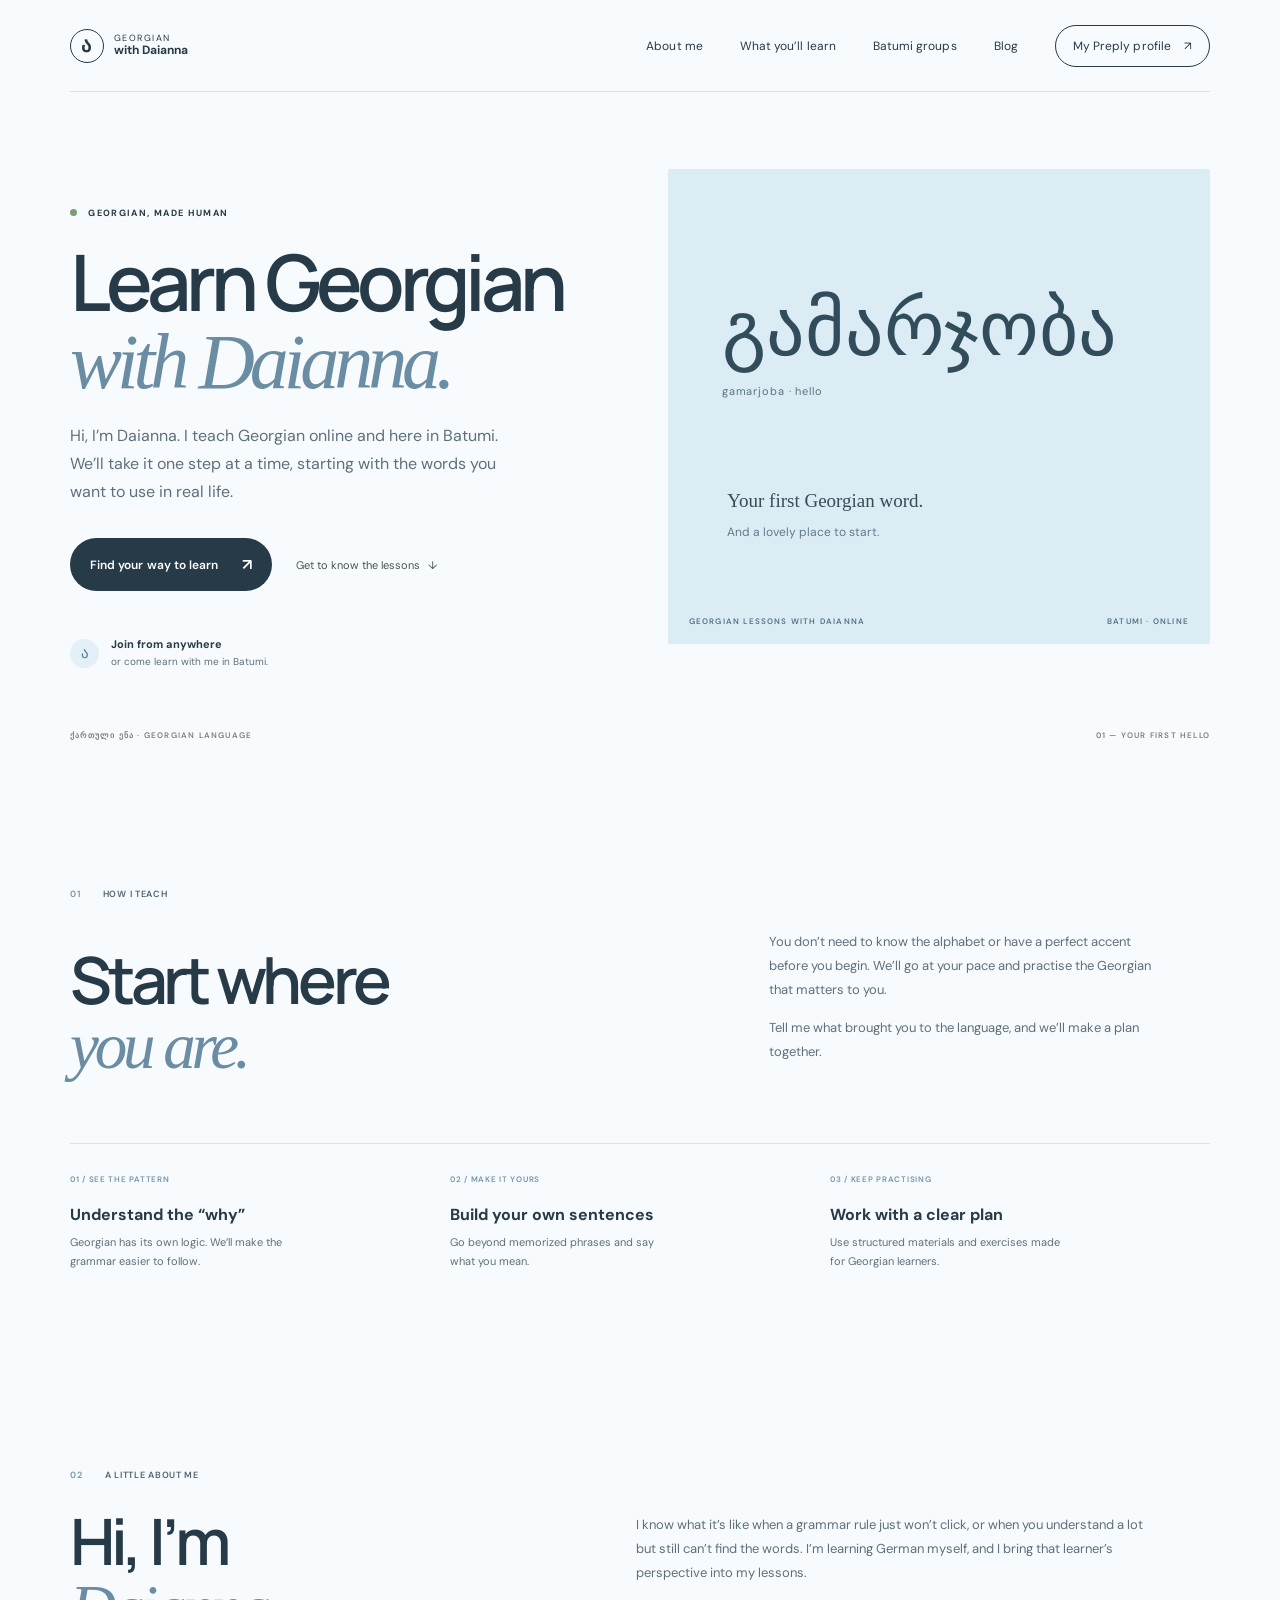
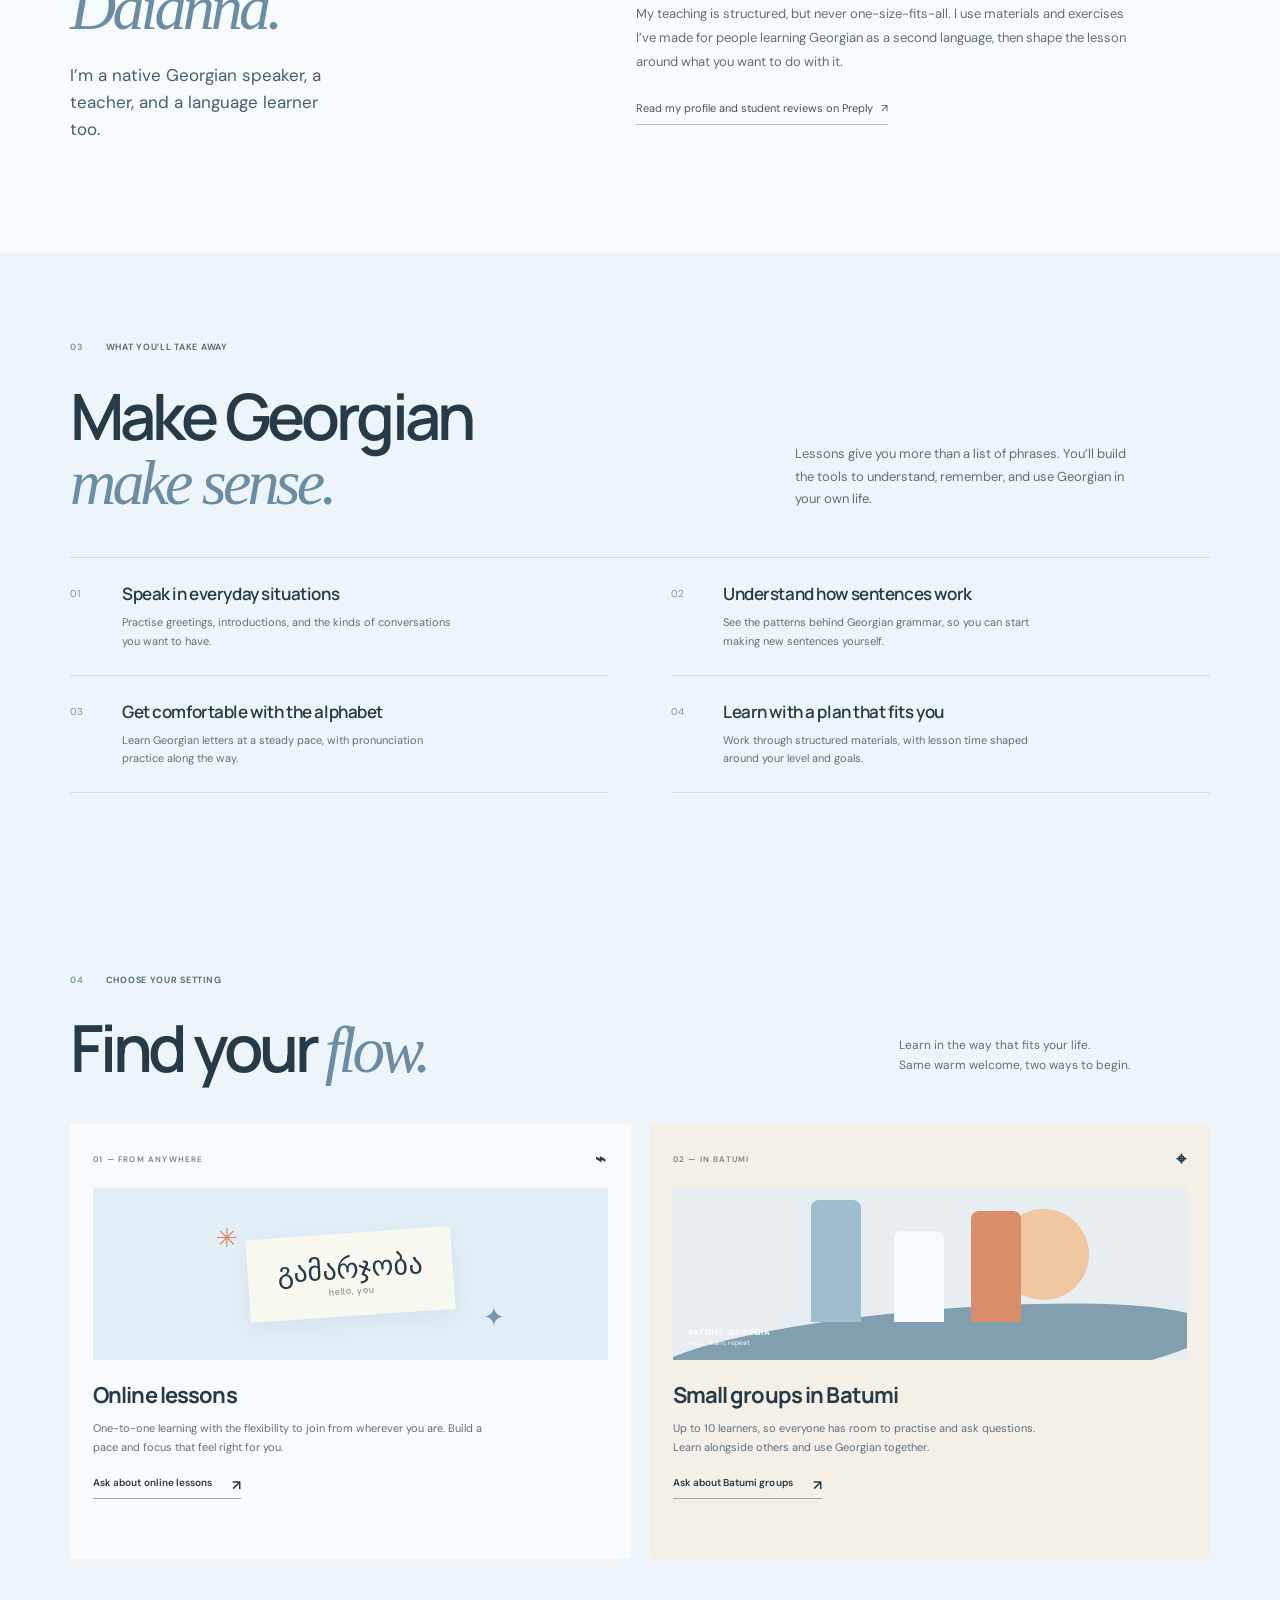
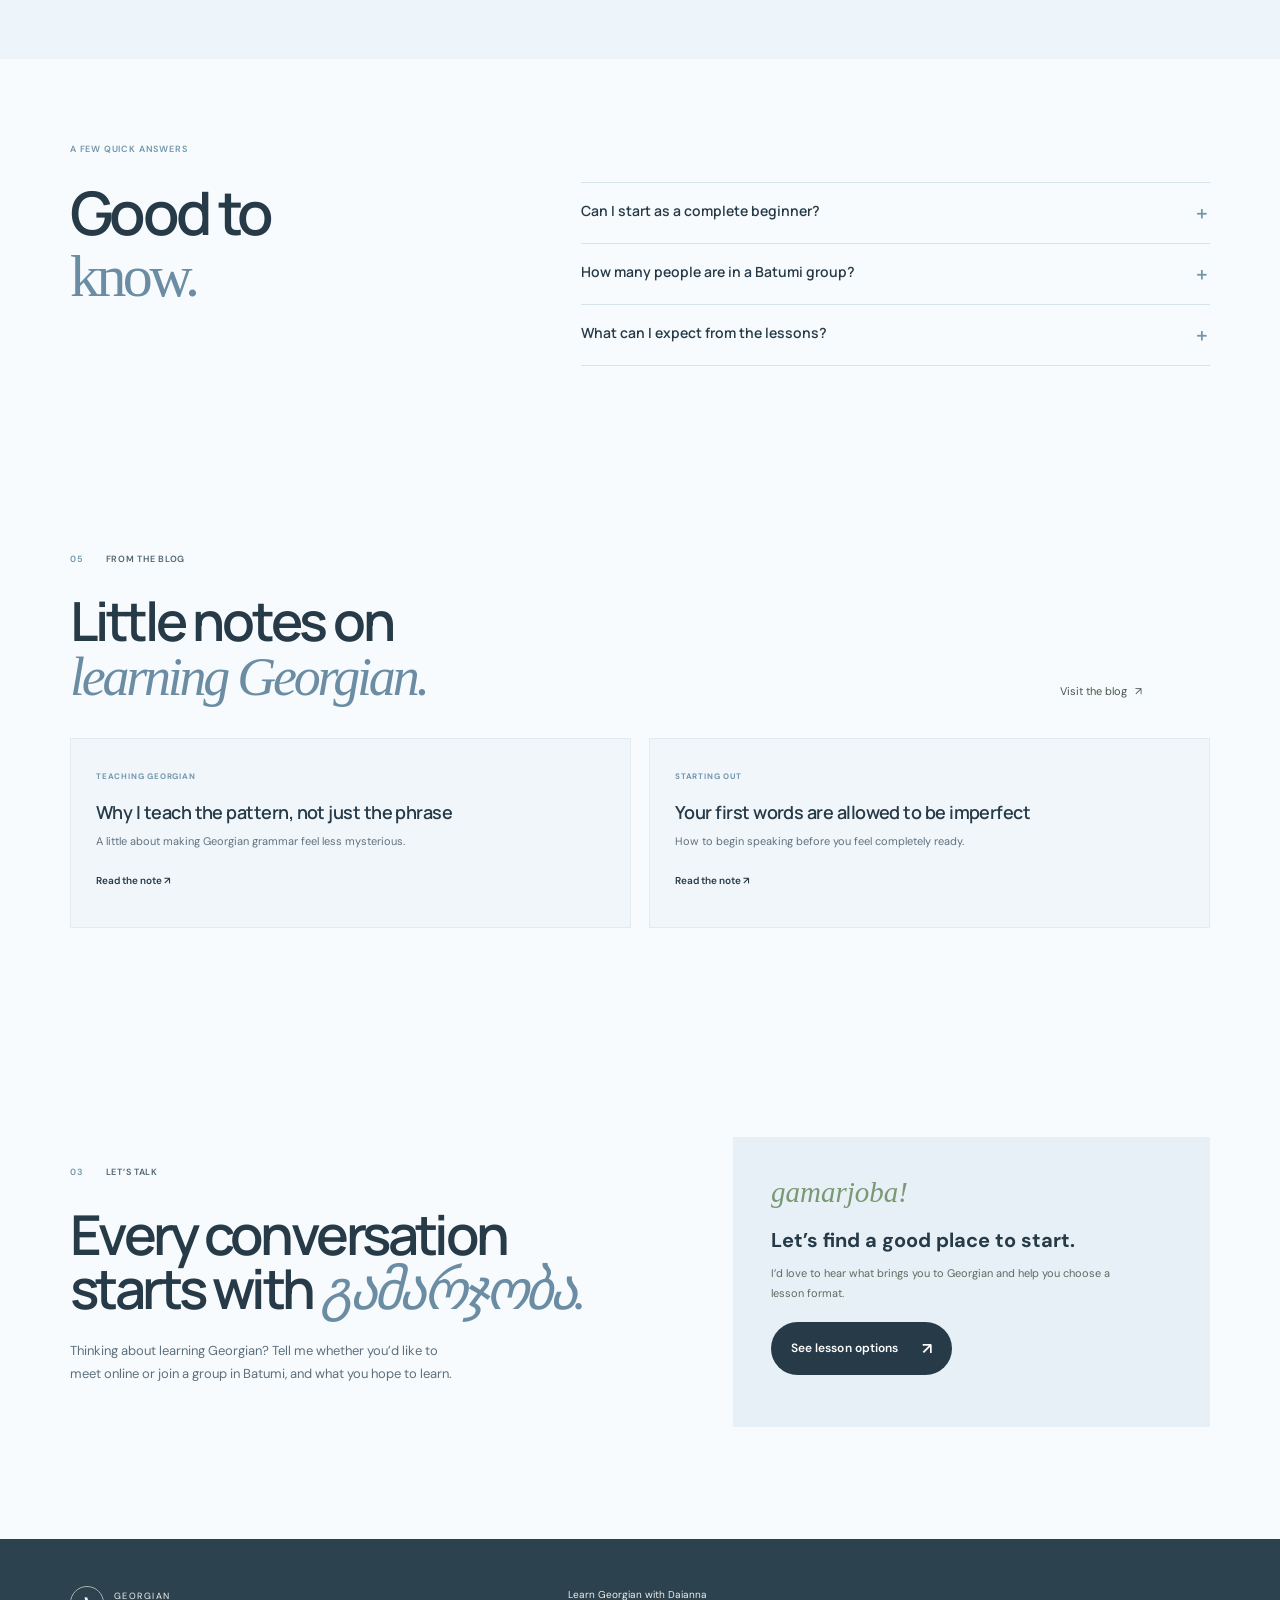
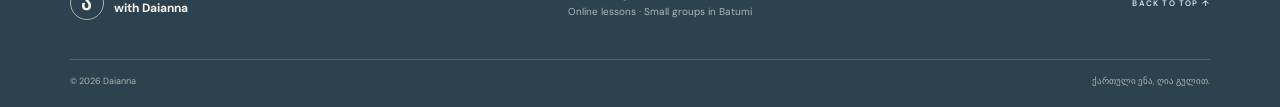
==== index.html @ 0a027b25 "Add Learn Georgian with Daianna website Add the landing page, blog, Preply links, course and group d" ====
<!doctype html>
<html lang="en">
<head>
  <meta charset="utf-8">
  <meta name="viewport" content="width=device-width, initial-scale=1">
  <meta name="theme-color" content="#f7f4ee">
  <title>Learn Georgian with Daianna | Online & Batumi Classes</title>
  <meta name="description" content="Learn Georgian with Daianna through online lessons or small in-person groups in Batumi, Georgia.">
  <meta name="robots" content="index, follow, max-image-preview:large">
  <link rel="canonical" href="https://daiannagh.github.io/learngeorgian/">
  <meta property="og:type" content="website">
  <meta property="og:title" content="Learn Georgian with Daianna">
  <meta property="og:description" content="Online Georgian lessons with Daianna, plus small in-person groups in Batumi.">
  <meta property="og:url" content="https://daiannagh.github.io/learngeorgian/">
  <meta property="og:locale" content="en_US">
  <meta name="twitter:card" content="summary_large_image">
  <link rel="preconnect" href="https://fonts.googleapis.com">
  <link rel="preconnect" href="https://fonts.gstatic.com" crossorigin>
  <link href="https://fonts.googleapis.com/css2?family=DM+Sans:wght@400;500;600;700&family=Manrope:wght@400;500;600;700;800&display=swap" rel="stylesheet">
  <link rel="stylesheet" href="styles.css">
  <script type="application/ld+json">
  {
    "@context":"https://schema.org",
    "@type":"Person",
    "name":"Daianna",
    "url":"https://daiannagh.github.io/learngeorgian/",
    "jobTitle":"Georgian language teacher",
    "sameAs":"https://preply.com/en/tutor/3005784",
    "knowsLanguage":["Georgian","English"],
    "description":"Georgian language lessons online and in small in-person groups in Batumi, Georgia.",
    "offers":{"@type":"Offer","itemOffered":{"@type":"Course","name":"Georgian language lessons","inLanguage":"ka"},"areaServed":["Batumi, Georgia","Online"]}
  }
  </script>
</head>
<body>
  <header class="topbar wrap">
    <a class="brand" href="#top" aria-label="Learn Georgian with Daianna home"><span class="brand-mark">ა</span><span>GEORGIAN<br><b>with Daianna</b></span></a>
    <nav aria-label="Main navigation"><a href="#about">About me</a><a href="#course">What you’ll learn</a><a href="#groups">Batumi groups</a><a href="blog.html">Blog</a><a class="nav-cta" href="https://preply.com/en/tutor/3005784" target="_blank" rel="noopener">My Preply profile <span>↗</span></a></nav>
    <details class="mobile-nav"><summary>Menu <span>☰</span></summary><div><a href="#about">About me</a><a href="#course">What you’ll learn</a><a href="#groups">Batumi groups</a><a href="blog.html">Blog</a><a href="https://preply.com/en/tutor/3005784" target="_blank" rel="noopener">My Preply profile ↗</a></div></details>
  </header>
  <main id="top">
    <section class="hero wrap">
      <div class="hero-copy">
        <div class="eyebrow"><span class="dot"></span> GEORGIAN, MADE HUMAN</div>
        <h1>Learn Georgian<br><em>with Daianna.</em></h1>
        <p class="lede">Hi, I’m Daianna. I teach Georgian online and here in Batumi. We’ll take it one step at a time, starting with the words you want to use in real life.</p>
        <div class="actions"><a class="button button-dark" href="#formats">Find your way to learn <span>↗</span></a><a class="text-link" href="#approach">Get to know the lessons <span>↓</span></a></div>
        <div class="hero-note"><span class="note-icon">ა</span><span><b>Join from anywhere</b><br>or come learn with me in Batumi.</span></div>
      </div>
      <div class="hero-art" aria-label="Georgian greeting: gamarjoba, hello" role="img">
        <div class="art-caption">გამარჯობა<small>gamarjoba · hello</small></div>
        <div class="art-note">Your first Georgian word.<br><span>And a lovely place to start.</span></div>
        <div class="art-foot">GEORGIAN LESSONS WITH DAIANNA <span>BATUMI · ONLINE</span></div>
      </div>
      <div class="hero-bottom"><span>ქართული ენა · GEORGIAN LANGUAGE</span><span>01 — YOUR FIRST HELLO</span></div>
    </section>
    <section class="intro wrap" id="approach">
      <div class="section-tag">01 <span>HOW I TEACH</span></div>
      <div class="intro-main"><h2>Start where<br><em>you are.</em></h2><div class="intro-text"><p>You don’t need to know the alphabet or have a perfect accent before you begin. We’ll go at your pace and practise the Georgian that matters to you.</p><p>Tell me what brought you to the language, and we’ll make a plan together.</p></div></div>
      <div class="principles"><article><span>01 / SEE THE PATTERN</span><h3>Understand the “why”</h3><p>Georgian has its own logic. We’ll make the grammar easier to follow.</p></article><article><span>02 / MAKE IT YOURS</span><h3>Build your own sentences</h3><p>Go beyond memorized phrases and say what you mean.</p></article><article><span>03 / KEEP PRACTISING</span><h3>Work with a clear plan</h3><p>Use structured materials and exercises made for Georgian learners.</p></article></div>
    </section>
    <section class="about wrap" id="about"><div class="section-tag">02 <span>A LITTLE ABOUT ME</span></div><div class="about-grid"><div><h2>Hi, I’m<br><em>Daianna.</em></h2><p class="about-lede">I’m a native Georgian speaker, a teacher, and a language learner too.</p></div><div class="about-copy"><p>I know what it’s like when a grammar rule just won’t click, or when you understand a lot but still can’t find the words. I’m learning German myself, and I bring that learner’s perspective into my lessons.</p><p>My teaching is structured, but never one-size-fits-all. I use materials and exercises I’ve made for people learning Georgian as a second language, then shape the lesson around what you want to do with it.</p><a class="text-link" href="https://preply.com/en/tutor/3005784" target="_blank" rel="noopener">Read my profile and student reviews on Preply <span>↗</span></a></div></div></section>
    <section class="course" id="course"><div class="wrap course-wrap"><div class="section-tag">03 <span>WHAT YOU’LL TAKE AWAY</span></div><div class="course-heading"><h2>Make Georgian<br><em>make sense.</em></h2><p>Lessons give you more than a list of phrases. You’ll build the tools to understand, remember, and use Georgian in your own life.</p></div><div class="course-list"><article><span>01</span><div><h3>Speak in everyday situations</h3><p>Practise greetings, introductions, and the kinds of conversations you want to have.</p></div></article><article><span>02</span><div><h3>Understand how sentences work</h3><p>See the patterns behind Georgian grammar, so you can start making new sentences yourself.</p></div></article><article><span>03</span><div><h3>Get comfortable with the alphabet</h3><p>Learn Georgian letters at a steady pace, with pronunciation practice along the way.</p></div></article><article><span>04</span><div><h3>Learn with a plan that fits you</h3><p>Work through structured materials, with lesson time shaped around your level and goals.</p></div></article></div></div></section>
    <section class="formats" id="formats"><div class="wrap format-wrap"><div class="section-tag">04 <span>CHOOSE YOUR SETTING</span></div><div class="format-heading"><h2>Find your <em>flow.</em></h2><p>Learn in the way that fits your life.<br>Same warm welcome, two ways to begin.</p></div><div class="cards">
      <article class="class-card online"><div class="card-top"><span>01 — FROM ANYWHERE</span><span class="card-icon">⌁</span></div><div class="card-graphic online-graphic"><span class="screen">გამარჯობა<span>hello, you</span></span><span class="spark s1">✳</span><span class="spark s2">✦</span></div><h3>Online lessons</h3><p>One-to-one learning with the flexibility to join from wherever you are. Build a pace and focus that feel right for you.</p><a href="#contact" class="card-link">Ask about online lessons <span>↗</span></a></article>
      <article class="class-card batumi" id="groups"><div class="card-top"><span>02 — IN BATUMI</span><span class="card-icon">⌖</span></div><div class="card-graphic batumi-graphic"><span class="bld b1"></span><span class="bld b2"></span><span class="bld b3"></span><span class="sun-small"></span><span class="wave"></span><span class="place-label">BATUMI, GEORGIA<br><small>meet, learn, repeat</small></span></div><h3>Small groups in Batumi</h3><p>Up to 10 learners, so everyone has room to practise and ask questions. Learn alongside others and use Georgian together.</p><a href="#contact" class="card-link">Ask about Batumi groups <span>↗</span></a></article>
    </div></div></section>
    <section class="faq wrap"><div class="section-tag">A FEW QUICK ANSWERS</div><div class="faq-grid"><h2>Good to<br><em>know.</em></h2><div class="faq-list"><details><summary>Can I start as a complete beginner?<span>＋</span></summary><p>Yes. We can begin with the alphabet and simple introductions, then build from there at a pace that feels manageable.</p></details><details><summary>How many people are in a Batumi group?<span>＋</span></summary><p>Groups have a maximum of 10 learners, with time for everyone to practise and ask questions.</p></details><details><summary>What can I expect from the lessons?<span>＋</span></summary><p>Structured, practical lessons that help you understand Georgian patterns, form your own sentences, and use the language in everyday situations.</p></details></div></div></section>
    <section class="blog-preview wrap"><div class="section-tag">05 <span>FROM THE BLOG</span></div><div class="blog-heading"><h2>Little notes on<br><em>learning Georgian.</em></h2><a class="text-link" href="blog.html">Visit the blog <span>↗</span></a></div><div class="blog-cards"><a href="blog.html#patterns"><span>TEACHING GEORGIAN</span><h3>Why I teach the pattern, not just the phrase</h3><p>A little about making Georgian grammar feel less mysterious.</p><b>Read the note ↗</b></a><a href="blog.html#first-words"><span>STARTING OUT</span><h3>Your first words are allowed to be imperfect</h3><p>How to begin speaking before you feel completely ready.</p><b>Read the note ↗</b></a></div></section>
    <section class="hello wrap" id="contact"><div class="hello-copy"><div class="section-tag">03 <span>LET’S TALK</span></div><h2>Every conversation<br>starts with <em>გამარჯობა.</em></h2><p>Thinking about learning Georgian? Tell me whether you’d like to meet online or join a group in Batumi, and what you hope to learn.</p></div><div class="hello-panel"><span class="panel-script">gamarjoba!</span><h3>Let’s find a good place to start.</h3><p>I’d love to hear what brings you to Georgian and help you choose a lesson format.</p><a class="button button-dark" href="#formats">See lesson options <span>↗</span></a></div></section>
  </main>
  <footer class="footer"><div class="wrap footer-inner"><a class="brand" href="#top"><span class="brand-mark">ა</span><span>GEORGIAN<br><b>with Daianna</b></span></a><p>Learn Georgian with Daianna<br><span>Online lessons · Small groups in Batumi</span></p><a href="#top" class="backtop">BACK TO TOP ↑</a></div><div class="wrap copyright"><span>© 2026 Daianna</span><span>ქართული ენა, ღია გულით.</span></div></footer>
</body>
</html>
---- styles.css ----
:root{--ink:#202b27;--paper:#f7f4ee;--green:#b4c8ae;--lime:#d9eb79;--orange:#ed875b;--muted:#68736b;--line:#d9d9d0}*{box-sizing:border-box}html{scroll-behavior:smooth}body{margin:0;background:var(--paper);color:var(--ink);font-family:'DM Sans',sans-serif}a{color:inherit;text-decoration:none}.wrap{width:min(1140px,calc(100% - 64px));margin:auto}.topbar{height:92px;display:flex;align-items:center;justify-content:space-between;border-bottom:1px solid var(--line)}.brand{display:inline-flex;align-items:center;gap:10px;font-size:9px;line-height:1.15;letter-spacing:.16em}.brand b{font-size:12px;letter-spacing:0}.brand-mark{display:grid;place-items:center;width:34px;height:34px;border:1px solid var(--ink);border-radius:50%;font-size:20px;font-weight:700}.topbar nav{display:flex;align-items:center;gap:37px;font-size:12px}.topbar nav a{transition:opacity .2s}.topbar nav a:hover,.text-link:hover{opacity:.6}.nav-cta{border:1px solid var(--ink);border-radius:99px;padding:12px 17px}.nav-cta span{margin-left:10px}.hero{padding-top:77px;display:grid;grid-template-columns:1fr 1fr;column-gap:55px;position:relative;padding-bottom:43px}.hero-copy{padding:38px 0 25px}.eyebrow,.section-tag,.hero-bottom,.card-top,.principles article>span,.art-foot,.backtop{font-size:9px;letter-spacing:.15em;font-weight:700}.dot{display:inline-block;width:7px;height:7px;border-radius:50%;background:#7c9c75;margin-right:8px}.hero h1,.intro h2,.format-heading h2,.hello h2{font-family:Manrope,sans-serif;font-size:clamp(48px,6.3vw,78px);line-height:.99;letter-spacing:-.065em;margin:24px 0 22px;font-weight:600}.hero h1 em,.intro h2 em,.format-heading h2 em,.hello h2 em{font-family:Georgia,serif;font-weight:400;color:#799073}.lede{max-width:430px;color:#5a665e;font-size:16px;line-height:1.75}.actions{display:flex;align-items:center;gap:24px;margin-top:32px}.button{display:inline-flex;align-items:center;gap:24px;padding:16px 20px;border-radius:99px;font-size:12px;font-weight:600}.button-dark{background:var(--ink);color:white}.button-dark:hover{background:#42574c}.button span{font-size:16px}.text-link{font-size:11px;color:#47564c}.text-link span{padding-left:5px}.hero-note{display:flex;align-items:center;gap:12px;margin-top:45px;color:#59645b;font-size:10px;line-height:1.6}.hero-note b{color:var(--ink);font-size:11px}.note-icon{width:29px;height:29px;display:grid;place-items:center;background:#e4e8d7;border-radius:50%;font-size:15px}.hero-art{height:475px;position:relative;overflow:hidden;border-radius:3px;background:#dce8d5}.sun{position:absolute;width:175px;height:175px;top:51px;right:62px;border-radius:50%;background:#eea77c}.art-caption{position:absolute;z-index:2;top:63px;left:45px;font-family:Georgia,serif;font-size:49px;color:#33453b;line-height:1.05;transform:rotate(-7deg)}.art-caption small{font:10px 'DM Sans',sans-serif;letter-spacing:.08em}.sea{position:absolute;left:-8%;right:-8%;height:190px;bottom:32px;border-radius:50% 50% 0 0}.sea-one{background:#749487;transform:rotate(-6deg);bottom:15px}.sea-two{height:144px;background:#4e776f;transform:rotate(8deg);bottom:-27px}.buildings{position:absolute;bottom:134px;left:24%;height:120px;display:flex;align-items:end;gap:9px}.buildings i{width:40px;background:#f0c7a4;height:89px;display:block;border-radius:9px 9px 0 0}.buildings i:nth-child(2){height:138px;width:48px;background:#f2e3c6}.buildings i:nth-child(3){height:106px;background:#e79169;width:54px}.buildings i:nth-child(4){height:76px;background:#e6d6ac}.buildings i:nth-child(5){height:116px;width:34px;background:#b4c6ae}.art-sticker{position:absolute;z-index:3;right:30px;bottom:99px;width:83px;height:83px;border-radius:50%;background:var(--lime);display:grid;align-content:center;text-align:center;font-size:10px;font-weight:700;line-height:1.3;transform:rotate(10deg)}.art-sticker b{font-size:17px}.art-foot{position:absolute;bottom:19px;left:21px;right:21px;z-index:4;color:#fff;display:flex;justify-content:space-between;font-size:8px}.hero-bottom{grid-column:1/-1;display:flex;justify-content:space-between;margin-top:35px;color:#7a8179;font-size:8px}.intro{padding-top:105px;padding-bottom:110px}.section-tag{display:flex;gap:22px;color:#82947e}.section-tag span{color:#555f56}.intro-main{display:grid;grid-template-columns:1fr .7fr;gap:70px;align-items:end;margin-top:30px}.intro h2,.format-heading h2,.hello h2{font-size:clamp(43px,5.4vw,65px);margin:0}.intro-text{max-width:400px;color:#626b64;font-size:13px;line-height:1.85}.intro-text p{margin:0 0 14px}.principles{border-top:1px solid var(--line);margin-top:65px;display:grid;grid-template-columns:repeat(3,1fr)}.principles article{padding:22px 28px 0 0}.principles article>span{color:#82947e;font-size:8px}.principles h3{font-size:16px;margin:17px 0 8px}.principles p{font-size:11px;color:#6b746d;line-height:1.7;max-width:230px;margin:0}.formats{background:#e9ede3;padding:87px 0 100px}.format-heading{display:flex;justify-content:space-between;align-items:end;margin-top:30px}.format-heading p{font-size:12px;line-height:1.7;color:#69746a;margin:0 7% 7px 0}.cards{display:grid;grid-template-columns:1fr 1fr;gap:19px;margin-top:42px}.class-card{padding:23px;background:var(--paper);min-height:435px}.batumi{background:#f4f0e7}.card-top{display:flex;justify-content:space-between;align-items:center;color:#7a847b;font-size:8px}.card-icon{font-size:18px;color:var(--ink)}.card-graphic{height:172px;position:relative;margin:17px 0 20px;overflow:hidden}.online-graphic{background:#e4ebd8;display:grid;place-items:center}.screen{position:relative;padding:19px 30px;background:#f9f8f0;box-shadow:0 8px 24px #58614c1a;font-family:Georgia,serif;font-size:28px;transform:rotate(-4deg);z-index:1}.screen span{display:block;text-align:center;font:9px 'DM Sans',sans-serif;color:#768372;letter-spacing:.08em}.spark{position:absolute;color:#ee875b;font-size:26px}.s1{left:24%;top:33px}.s2{right:20%;bottom:26px;color:#849a78}.batumi-graphic{background:#f2d5bb}.sun-small{position:absolute;width:91px;height:91px;background:#f3a879;border-radius:50%;top:21px;right:19%}.bld{position:absolute;bottom:38px;width:50px;background:#f7eee0;height:84px;border-radius:8px 8px 0 0;z-index:1}.b1{left:27%;height:122px;background:#879f84}.b2{left:43%;height:91px;background:#f8eee1}.b3{left:58%;height:111px;background:#e89369}.wave{position:absolute;bottom:-35px;height:85px;left:-5%;right:-5%;border-radius:50%;background:#72928a;transform:rotate(-5deg)}.place-label{position:absolute;z-index:2;left:15px;bottom:13px;font-size:8px;letter-spacing:.12em;color:#fff;font-weight:700}.place-label small{font-weight:400;letter-spacing:0}.class-card h3{font-family:Manrope,sans-serif;font-size:22px;letter-spacing:-.04em;margin:0 0 9px}.class-card>p{font-size:11px;line-height:1.7;color:#626b64;max-width:390px;margin:0}.card-link{display:inline-flex;gap:20px;margin-top:19px;padding-bottom:4px;border-bottom:1px solid #a5aea3;font-size:10px;font-weight:600}.card-link span{font-size:14px}.hello{padding-top:108px;padding-bottom:112px;display:grid;grid-template-columns:1.1fr .9fr;gap:80px;align-items:center}.hello h2{font-size:clamp(39px,4.4vw,55px);margin-top:29px}.hello-copy>p{max-width:390px;color:#626b64;font-size:13px;line-height:1.8;margin-top:20px}.hello-panel{position:relative;background:#e6ebdf;padding:39px 38px 34px;min-height:290px}.panel-script{font:italic 29px Georgia,serif;color:#7b9874}.hello-panel h3{font-size:20px;margin:18px 0 8px}.hello-panel p{max-width:350px;color:#606a60;font-size:11px;line-height:1.75}.hello-panel .button{margin-top:8px}.hello-panel small{display:block;color:#879087;font-size:9px;margin-top:13px}.footer{background:#26352e;color:#f5f4ed;padding:37px 0 20px}.footer-inner{display:flex;justify-content:space-between;align-items:center}.footer .brand-mark{border-color:#aab5a9}.footer-inner>p{font-size:10px;line-height:1.7;color:#f3f0e8}.footer-inner>p span{color:#aeb9af}.backtop{font-size:8px;color:#d7e783}.copyright{border-top:1px solid #ffffff2b;margin-top:29px;padding-top:15px;display:flex;justify-content:space-between;color:#aab5ab;font-size:9px}
@media(max-width:750px){.wrap{width:min(100% - 40px,540px)}.topbar{height:75px}.topbar nav{gap:14px;font-size:10px}.topbar nav>a:first-child,.topbar nav>a:nth-child(2){display:none}.hero{display:flex;flex-direction:column;padding-top:36px}.hero-copy{padding:20px 0 35px}.hero h1{font-size:58px}.lede{font-size:14px}.actions{gap:16px;flex-wrap:wrap}.hero-art{height:390px}.art-caption{font-size:42px;left:29px}.hero-bottom{margin-top:23px}.intro{padding-top:76px;padding-bottom:78px}.intro-main{grid-template-columns:1fr;gap:21px;margin-top:24px}.intro h2{font-size:52px}.principles{margin-top:37px;grid-template-columns:1fr;gap:20px}.principles article{padding:16px 0 0}.principles h3{margin:9px 0 5px}.formats{padding:68px 0 74px}.format-heading{display:block}.format-heading h2{font-size:53px}.format-heading p{margin:15px 0 0}.cards{grid-template-columns:1fr;margin-top:30px}.class-card{min-height:0}.hello{padding-top:75px;padding-bottom:78px;grid-template-columns:1fr;gap:30px}.hello h2{font-size:43px}.hello-panel{padding:29px 25px}.footer-inner{align-items:flex-start;gap:20px;flex-wrap:wrap}.footer-inner>p{order:3;width:100%;margin:5px 0 0}.copyright{font-size:8px}}
@media(max-width:390px){.hero h1{font-size:50px}.button{padding:14px 16px}.text-link{font-size:10px}.art-caption{font-size:36px}.hero-art{height:350px}.hello h2{font-size:37px}}

/* Daianna's quieter, sky-blue direction */
:root{--ink:#263a48;--paper:#f8fbfd;--green:#bdd9eb;--lime:#b7d8eb;--orange:#d98d69;--muted:#667986;--line:#d6e3eb}
body{background:var(--paper);color:var(--ink)}
.topbar{border-color:var(--line)}
.hero h1 em,.intro h2 em,.format-heading h2 em,.hello h2 em{color:#6b8da4}
.hero-art{background:#dcecf5;border-radius:2px}
.hero-art .sun,.hero-art .sea,.hero-art .buildings,.hero-art .art-sticker{display:none}
.hero-art .art-caption{top:25%;left:10%;font-family:Georgia,serif;font-size:clamp(50px,6vw,76px);line-height:1.1;color:#314d5c;transform:none}
.art-caption small{display:block;margin-top:13px;color:#577485;font-size:11px}
.art-note{position:absolute;left:11%;bottom:21%;color:#354c59;font-family:Georgia,serif;font-size:19px;line-height:1.5}
.art-note span{font-family:'DM Sans',sans-serif;font-size:12px;color:#607b8c}
.hero-art .art-foot{color:#567284;bottom:18px}
.hero-note .note-icon{background:#e3f0f7;color:#557f99}
.hero-note,.lede,.intro-text,.principles p,.format-heading p,.class-card>p,.hello-copy>p{color:#5e707d}
.section-tag{color:#7396ac;letter-spacing:.09em}
.section-tag span{color:#4e6472;letter-spacing:.08em}
.principles{border-color:var(--line)}
.principles article>span{color:#7396ac;letter-spacing:.09em}
.formats{background:#edf5fa}
.online-graphic{background:#e1eef6}
.screen{box-shadow:0 7px 20px #405c6c12}
.spark,.s1{color:#d98d69}.s2{color:#7196ad}
.batumi-graphic{background:#e7edf0}
.sun-small{background:#f0c79f}
.bld{background:#f8fbfd}.b1{background:#9fbfd1}.b2{background:#f8fbfd}.b3{background:#d98d69}
.wave{background:#829fb0}
.place-label{color:white}
.hello-panel{background:#e6f0f6}
.footer{background:#2d424f}
.backtop{color:#c8e4f4}
.copyright{border-color:#ffffff30}
.topbar nav,.button,.card-link{letter-spacing:.005em}
.section-tag,.hero-bottom,.card-top,.principles article>span,.art-foot,.backtop{font-weight:600}
.mobile-nav{display:none}
.about{padding-top:88px;padding-bottom:93px}
.about-grid{display:grid;grid-template-columns:.82fr 1fr;gap:95px;margin-top:28px;align-items:start}
.about-grid h2,.course-heading h2,.blog-heading h2{font-family:Manrope,sans-serif;font-size:clamp(45px,5.3vw,64px);line-height:1;letter-spacing:-.06em;font-weight:600;margin:0}
.about-grid h2 em,.course-heading h2 em,.blog-heading h2 em,.blog-page-hero h1 em{font-family:Georgia,serif;font-weight:400;color:#6b8da4}
.about-lede{max-width:270px;font-size:17px;line-height:1.6;color:#465e6c;margin-top:22px}
.about-copy{max-width:510px;color:#5e707d;font-size:13px;line-height:1.85;padding-top:4px}
.about-copy p{margin:0 0 17px}
.about-copy .text-link{display:inline-block;margin-top:7px;border-bottom:1px solid #adbfca;padding-bottom:6px}
.course{background:#edf5fa;padding:88px 0 94px}
.course-heading{display:flex;justify-content:space-between;align-items:end;gap:35px;margin:31px 0 42px}
.course-heading p{max-width:335px;color:#5e707d;font-size:13px;line-height:1.75;margin:0 7% 4px 0}
.course-list{border-top:1px solid #cfdee7;display:grid;grid-template-columns:1fr 1fr;column-gap:62px}
.course-list article{display:grid;grid-template-columns:38px 1fr;gap:14px;padding:24px 0;border-bottom:1px solid #cfdee7}
.course-list article>span{font-size:10px;color:#7396ac;padding-top:5px}
.course-list h3{font:600 17px Manrope,sans-serif;letter-spacing:-.025em;margin:0 0 8px}
.course-list p{font-size:11px;line-height:1.7;color:#5e707d;margin:0;max-width:340px}
.blog-preview{padding-top:95px;padding-bottom:101px}
.blog-heading{display:flex;align-items:end;justify-content:space-between;gap:30px;margin:28px 0 34px}
.blog-heading h2{font-size:clamp(38px,4.6vw,54px)}
.blog-heading .text-link{white-space:nowrap;margin:0 6% 6px 0}
.blog-cards{display:grid;grid-template-columns:1fr 1fr;gap:18px}
.blog-cards>a{display:block;padding:24px 25px;background:#f0f6fa;border:1px solid #e1ebf1;min-height:190px;transition:background .2s}
.blog-cards>a:hover{background:#e7f1f7}
.blog-cards>a>span,.blog-article-meta{font-size:8px;font-weight:700;letter-spacing:.1em;color:#7396ac}
.blog-cards h3{font:600 18px Manrope,sans-serif;letter-spacing:-.03em;margin:16px 0 8px}
.blog-cards p{font-size:11px;line-height:1.7;color:#60727f;margin:0 0 17px}
.blog-cards b{font-size:10px;font-weight:600}
.blog-page-hero{padding-top:83px;padding-bottom:66px}
.blog-page-hero h1{font:600 clamp(45px,6vw,72px)/1.02 Manrope,sans-serif;letter-spacing:-.065em;margin:26px 0 20px;max-width:790px}
.blog-page-hero p{font-size:14px;line-height:1.8;color:#5e707d;max-width:510px;margin:0 0 21px}
.blog-articles{display:grid;grid-template-columns:1fr 1fr;gap:22px;padding-bottom:94px}
.blog-article{padding:28px 29px;background:#f0f6fa;border:1px solid #e1ebf1;scroll-margin-top:30px}
.blog-article h2{font:600 23px/1.2 Manrope,sans-serif;letter-spacing:-.04em;margin:19px 0 17px}
.blog-article p{font-size:12px;line-height:1.85;color:#5e707d;margin:0 0 13px}
.blog-invite{background:#edf5fa;padding:42px 0}
.blog-invite-inner{display:flex;justify-content:space-between;align-items:center;gap:25px}
.blog-invite h2{font:600 25px Manrope,sans-serif;letter-spacing:-.04em;margin:12px 0 0}
.faq{padding-top:84px;padding-bottom:92px}
.faq-grid{display:grid;grid-template-columns:.7fr 1fr;gap:70px;margin-top:27px}
.faq-grid h2{font:600 clamp(43px,5vw,60px)/1 Manrope,sans-serif;letter-spacing:-.06em;margin:0}
.faq-grid h2 em{font:400 1em Georgia,serif;color:#6b8da4}
.faq-list details{border-top:1px solid #d6e3eb;padding:18px 0}
.faq-list details:last-child{border-bottom:1px solid #d6e3eb}
.faq-list summary{list-style:none;cursor:pointer;display:flex;justify-content:space-between;gap:15px;font:600 14px Manrope,sans-serif}
.faq-list summary::-webkit-details-marker{display:none}
.faq-list summary span{color:#7396ac;font-size:17px}
.faq-list details[open] summary span{transform:rotate(45deg)}
.faq-list p{font-size:12px;line-height:1.8;color:#5e707d;max-width:550px;margin:13px 24px 2px 0}
@media(max-width:750px){
  .topbar{position:relative}
  .topbar nav{display:none}
  .mobile-nav{display:block;position:relative}
  .mobile-nav summary{list-style:none;cursor:pointer;border:1px solid var(--line);border-radius:99px;padding:10px 13px;font-size:11px;color:#435a68}
  .mobile-nav summary::-webkit-details-marker{display:none}
  .mobile-nav summary span{padding-left:8px}
  .mobile-nav>div{position:absolute;z-index:10;right:0;top:43px;width:205px;background:#f8fbfd;border:1px solid #d6e3eb;box-shadow:0 12px 25px #263a4814;padding:8px;display:grid;gap:2px}
  .mobile-nav>div a{padding:11px 10px;font-size:12px}
  .mobile-nav>div a:hover{background:#edf5fa}
  .about{padding-top:70px;padding-bottom:73px}
  .about-grid{grid-template-columns:1fr;gap:17px;margin-top:22px}
  .about-grid h2{font-size:54px}
  .about-lede{margin-top:13px}
  .course{padding:68px 0 72px}
  .course-heading{display:block;margin:23px 0 29px}
  .course-heading h2{font-size:51px}
  .course-heading p{margin:15px 0 0}
  .course-list{grid-template-columns:1fr}
  .blog-preview{padding-top:70px;padding-bottom:73px}
  .blog-heading{display:block;margin:22px 0 25px}
  .blog-heading h2{font-size:43px}
  .blog-heading .text-link{display:inline-block;margin:17px 0 0}
  .blog-cards,.blog-articles{grid-template-columns:1fr}
  .blog-articles{padding-bottom:70px}
  .faq{padding-top:64px;padding-bottom:70px}
  .faq-grid{grid-template-columns:1fr;gap:18px;margin-top:22px}
  .faq-grid h2{font-size:45px}
  .blog-page-hero{padding-top:63px;padding-bottom:45px}
  .blog-page-hero h1{font-size:48px}
  .blog-invite-inner{align-items:flex-start;flex-direction:column}
}
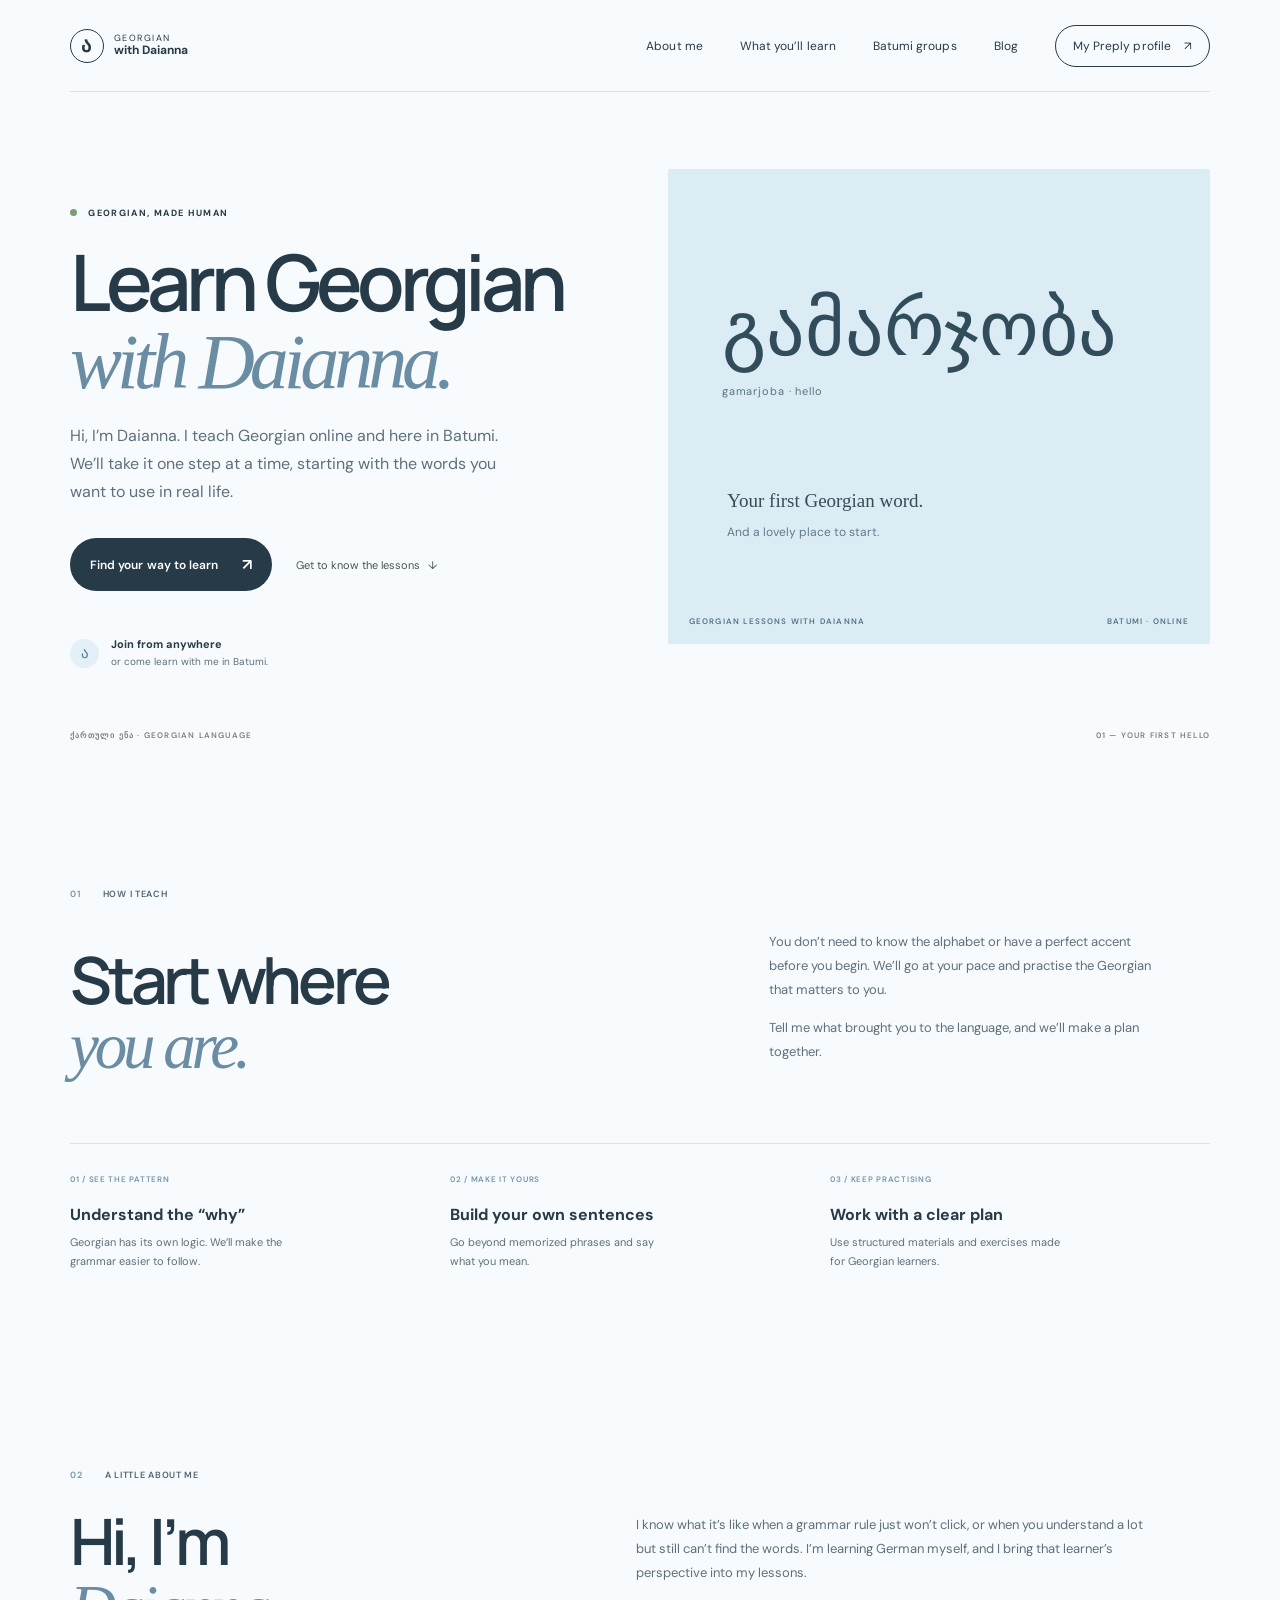
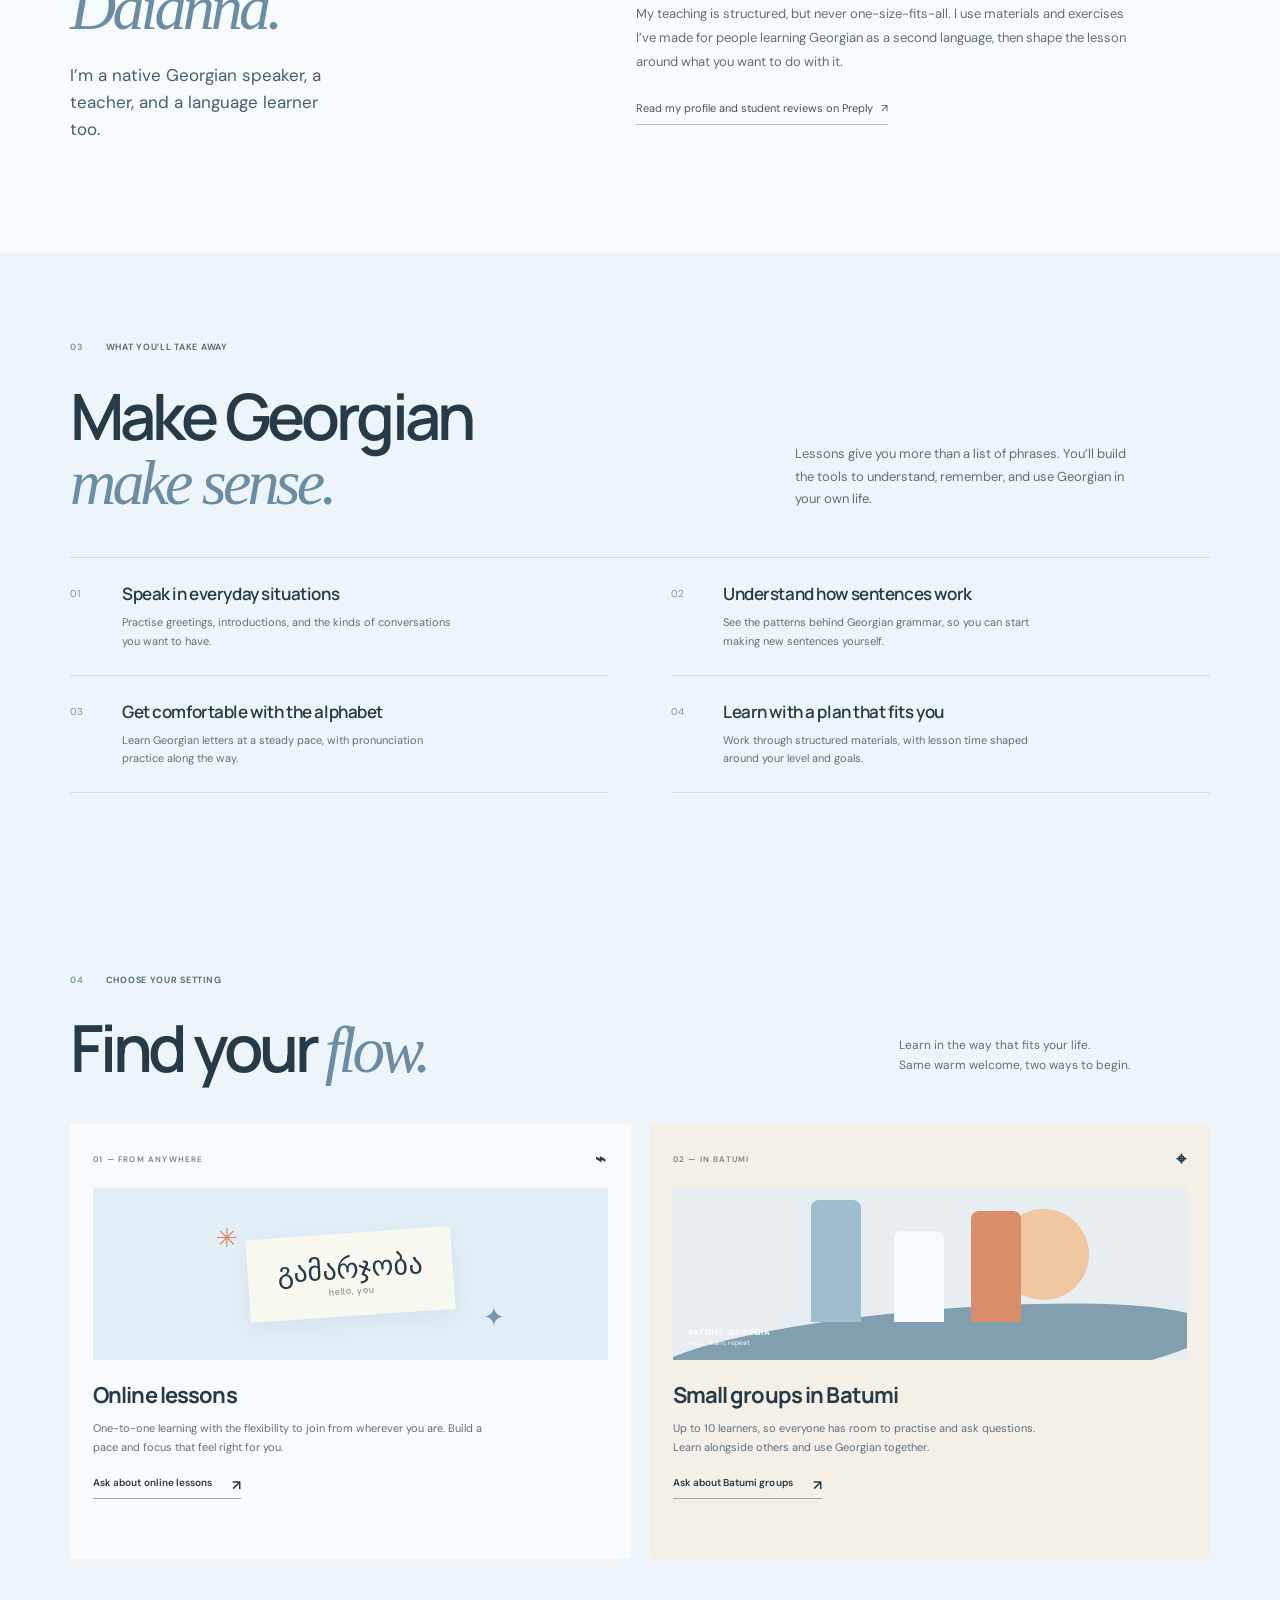
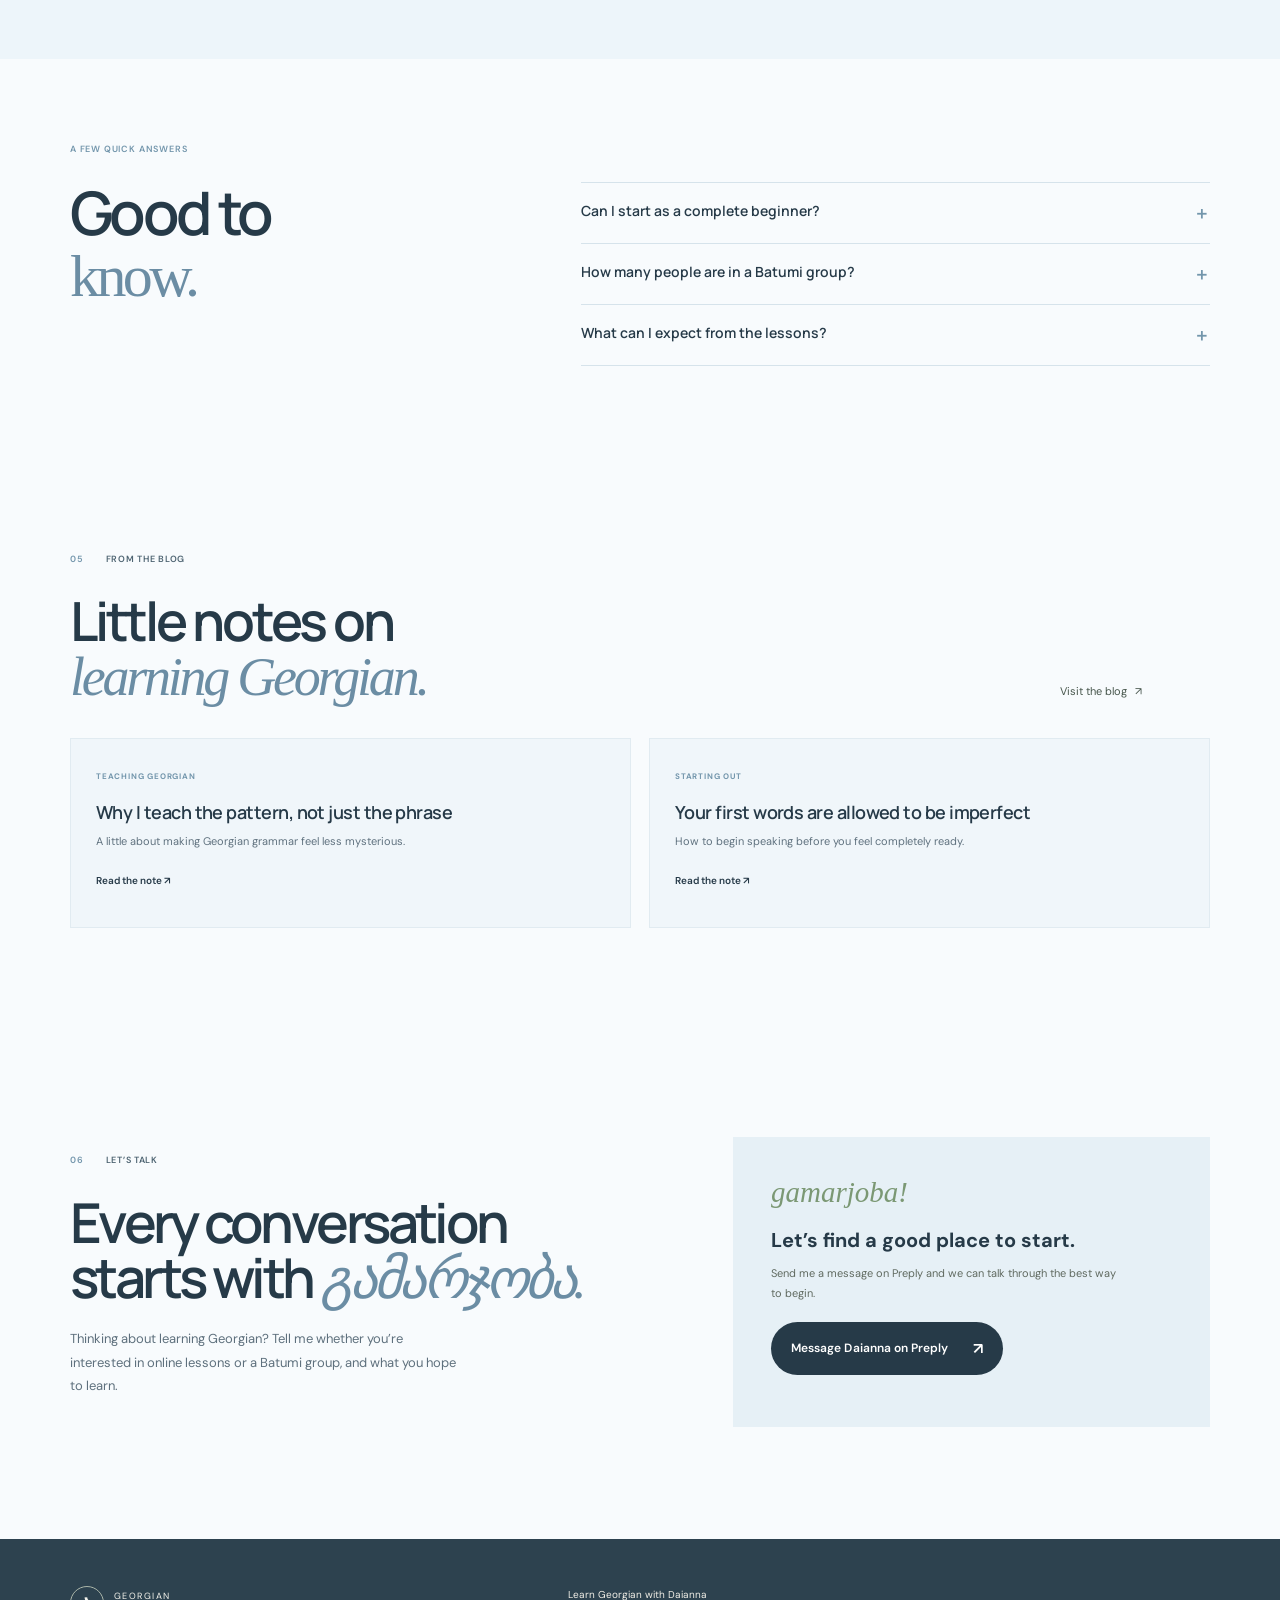
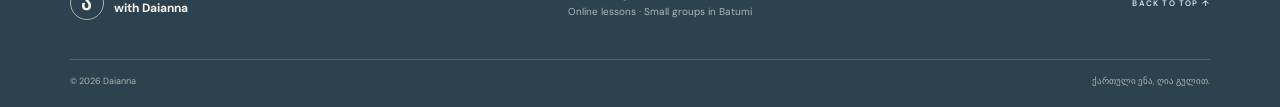
==== commit e8d3e11a: "Link contact section to Preply Route website enquiries to Daianna’s Preply profile and correct the s" ====
--- a/index.html
+++ b/index.html
@@ -67,7 +67,7 @@
     </div></div></section>
     <section class="faq wrap"><div class="section-tag">A FEW QUICK ANSWERS</div><div class="faq-grid"><h2>Good to<br><em>know.</em></h2><div class="faq-list"><details><summary>Can I start as a complete beginner?<span>＋</span></summary><p>Yes. We can begin with the alphabet and simple introductions, then build from there at a pace that feels manageable.</p></details><details><summary>How many people are in a Batumi group?<span>＋</span></summary><p>Groups have a maximum of 10 learners, with time for everyone to practise and ask questions.</p></details><details><summary>What can I expect from the lessons?<span>＋</span></summary><p>Structured, practical lessons that help you understand Georgian patterns, form your own sentences, and use the language in everyday situations.</p></details></div></div></section>
     <section class="blog-preview wrap"><div class="section-tag">05 <span>FROM THE BLOG</span></div><div class="blog-heading"><h2>Little notes on<br><em>learning Georgian.</em></h2><a class="text-link" href="blog.html">Visit the blog <span>↗</span></a></div><div class="blog-cards"><a href="blog.html#patterns"><span>TEACHING GEORGIAN</span><h3>Why I teach the pattern, not just the phrase</h3><p>A little about making Georgian grammar feel less mysterious.</p><b>Read the note ↗</b></a><a href="blog.html#first-words"><span>STARTING OUT</span><h3>Your first words are allowed to be imperfect</h3><p>How to begin speaking before you feel completely ready.</p><b>Read the note ↗</b></a></div></section>
-    <section class="hello wrap" id="contact"><div class="hello-copy"><div class="section-tag">03 <span>LET’S TALK</span></div><h2>Every conversation<br>starts with <em>გამარჯობა.</em></h2><p>Thinking about learning Georgian? Tell me whether you’d like to meet online or join a group in Batumi, and what you hope to learn.</p></div><div class="hello-panel"><span class="panel-script">gamarjoba!</span><h3>Let’s find a good place to start.</h3><p>I’d love to hear what brings you to Georgian and help you choose a lesson format.</p><a class="button button-dark" href="#formats">See lesson options <span>↗</span></a></div></section>
+    <section class="hello wrap" id="contact"><div class="hello-copy"><div class="section-tag">06 <span>LET’S TALK</span></div><h2>Every conversation<br>starts with <em>გამარჯობა.</em></h2><p>Thinking about learning Georgian? Tell me whether you’re interested in online lessons or a Batumi group, and what you hope to learn.</p></div><div class="hello-panel"><span class="panel-script">gamarjoba!</span><h3>Let’s find a good place to start.</h3><p>Send me a message on Preply and we can talk through the best way to begin.</p><a class="button button-dark" href="https://preply.com/en/tutor/3005784" target="_blank" rel="noopener">Message Daianna on Preply <span>↗</span></a></div></section>
   </main>
   <footer class="footer"><div class="wrap footer-inner"><a class="brand" href="#top"><span class="brand-mark">ა</span><span>GEORGIAN<br><b>with Daianna</b></span></a><p>Learn Georgian with Daianna<br><span>Online lessons · Small groups in Batumi</span></p><a href="#top" class="backtop">BACK TO TOP ↑</a></div><div class="wrap copyright"><span>© 2026 Daianna</span><span>ქართული ენა, ღია გულით.</span></div></footer>
 </body>
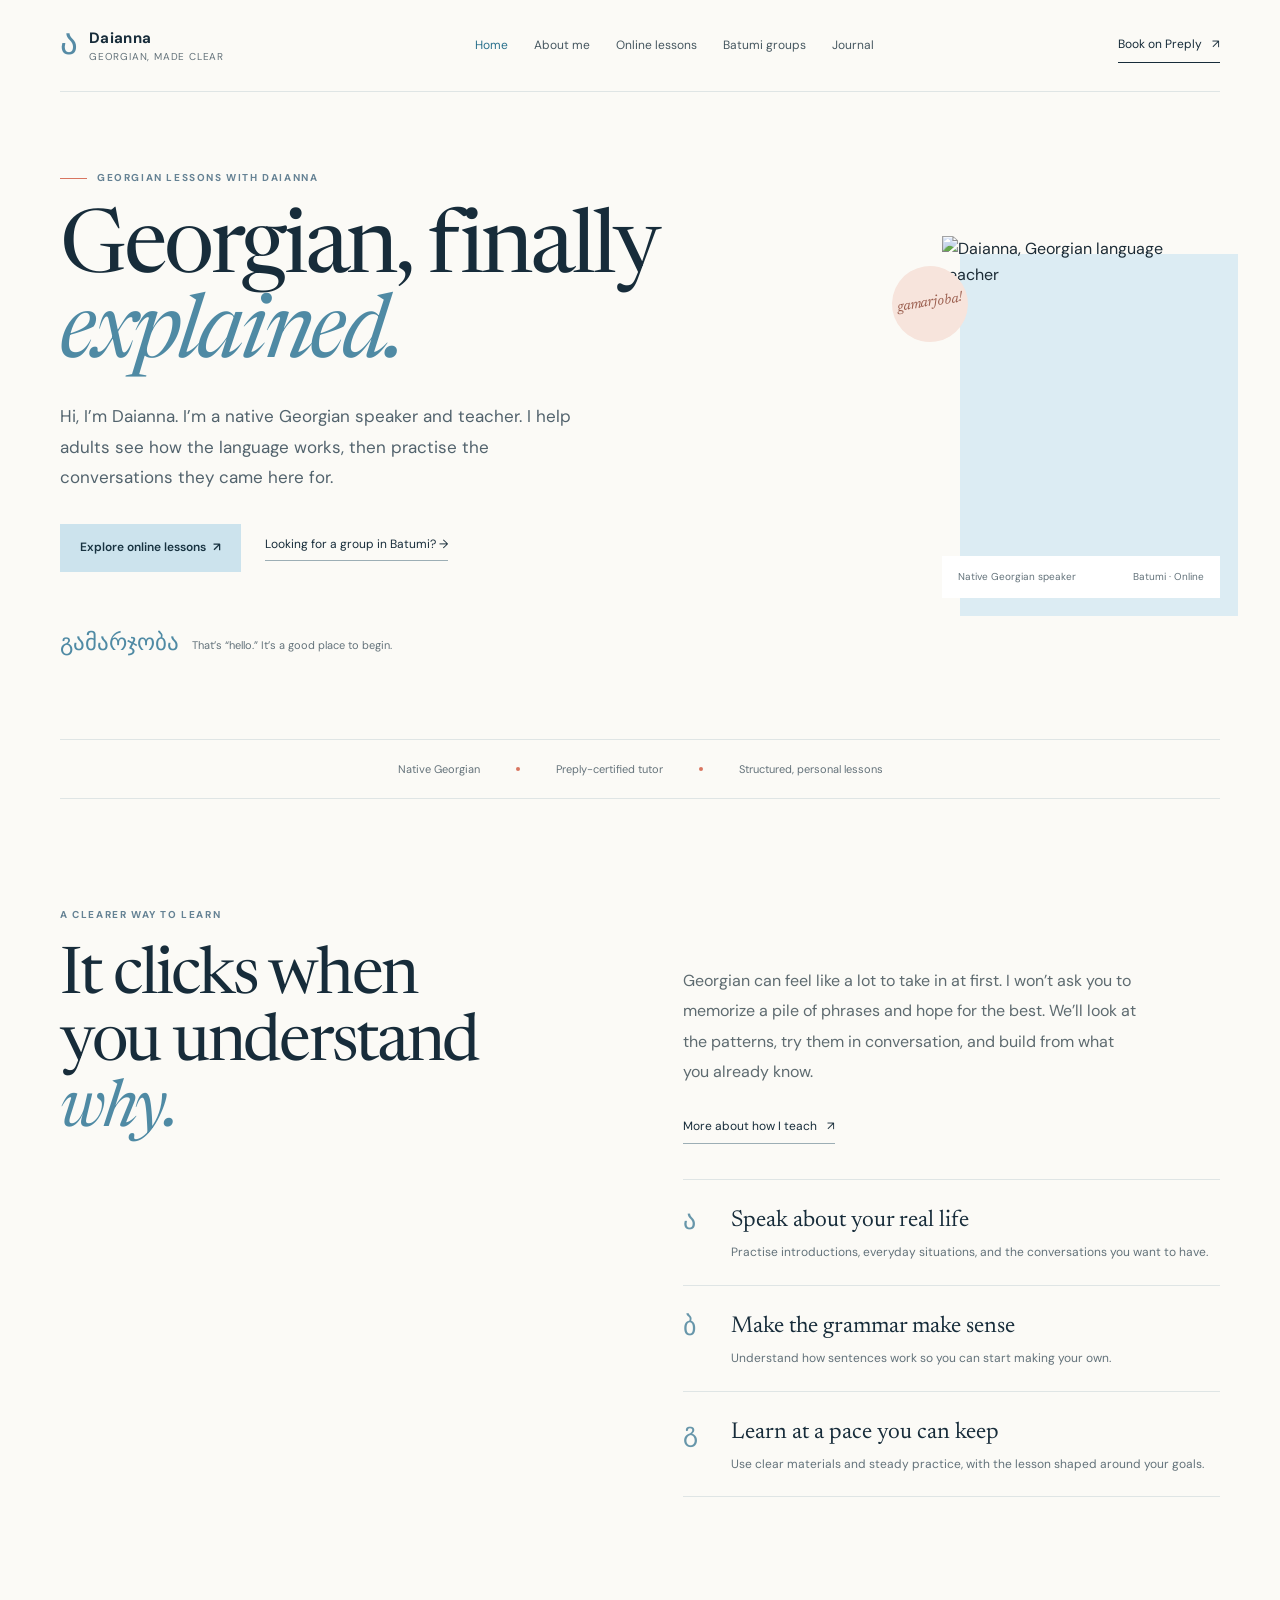
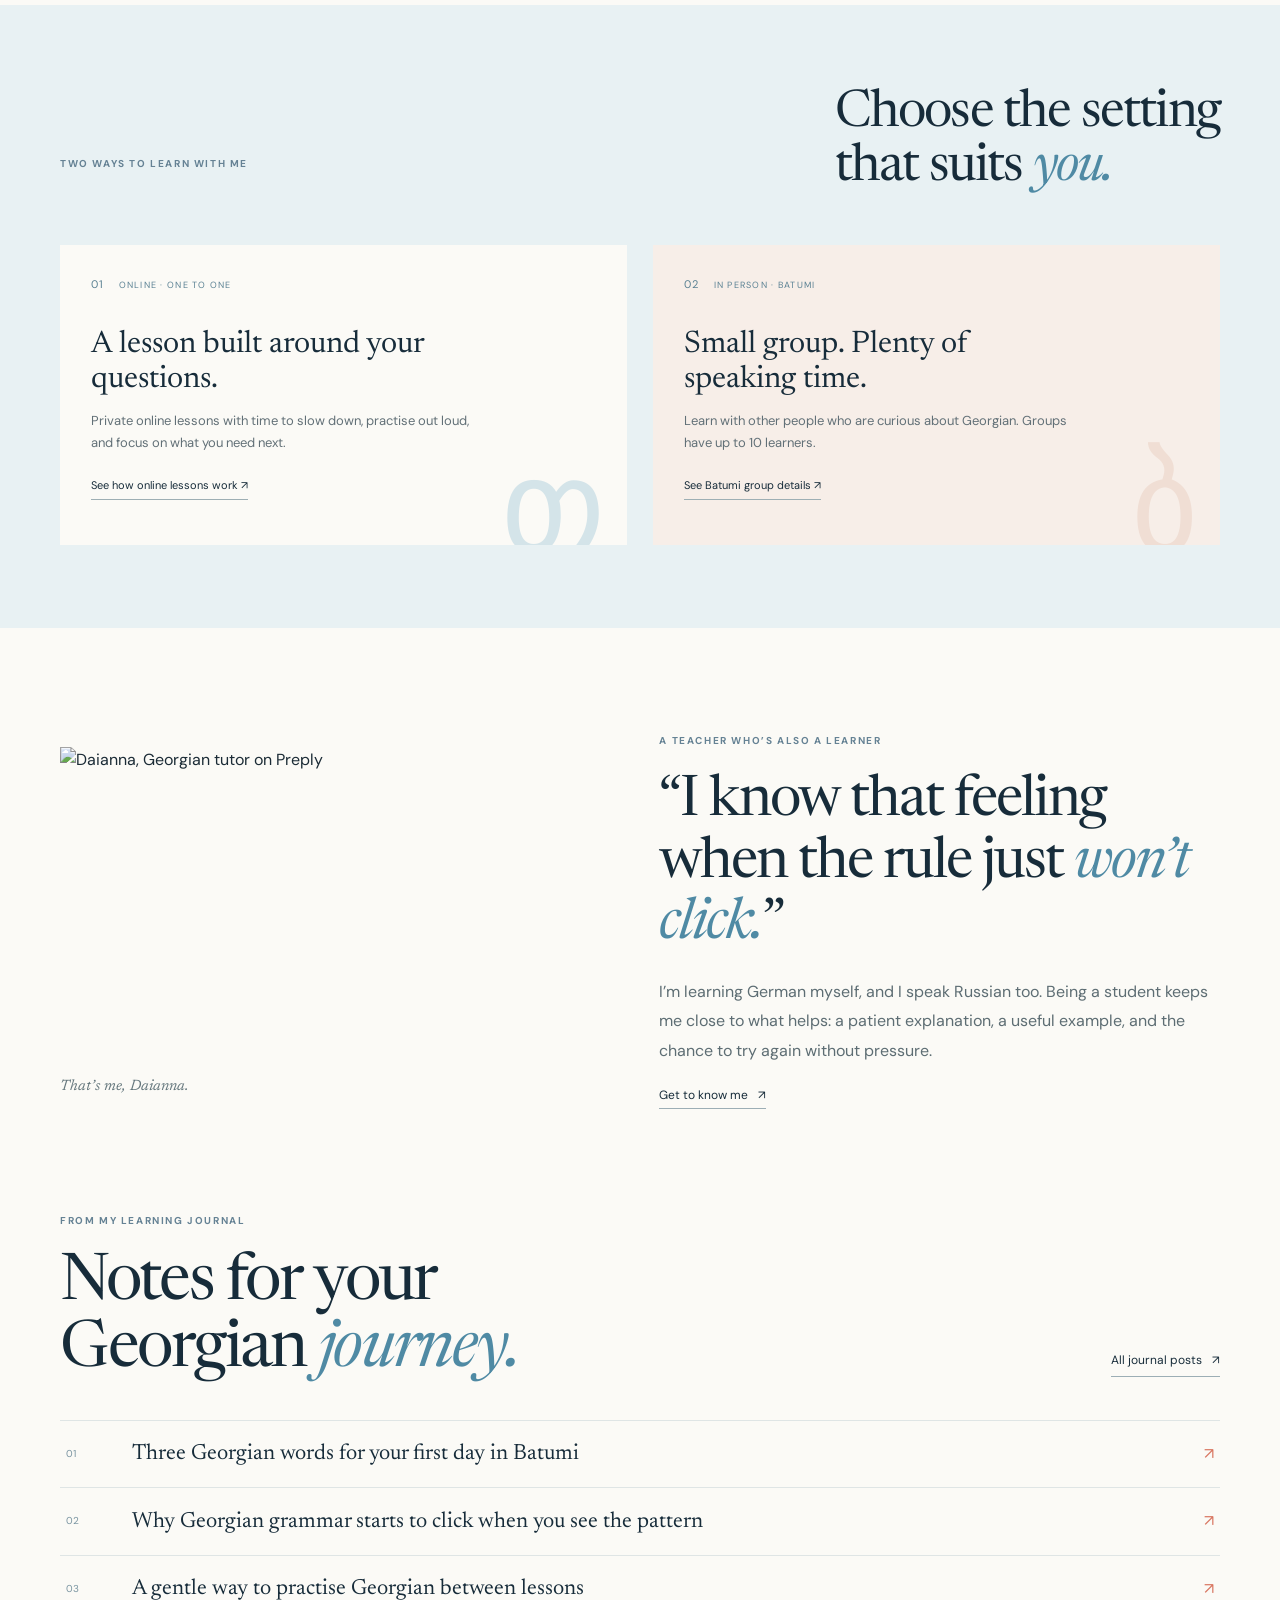
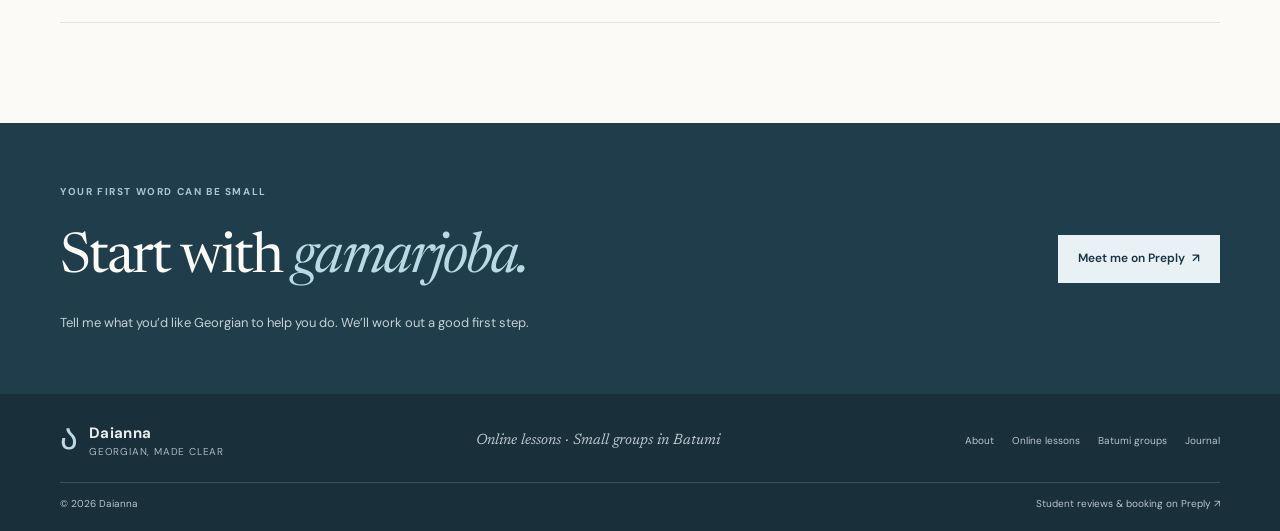
==== commit 4c9b766e: "Rebuild Learn Georgian site with personal multi-page design Adds separate About, Online Lessons, Bat" ====
--- a/index.html
+++ b/index.html
@@ -3,72 +3,80 @@
 <head>
   <meta charset="utf-8">
   <meta name="viewport" content="width=device-width, initial-scale=1">
-  <meta name="theme-color" content="#f7f4ee">
-  <title>Learn Georgian with Daianna | Online & Batumi Classes</title>
-  <meta name="description" content="Learn Georgian with Daianna through online lessons or small in-person groups in Batumi, Georgia.">
+  <meta name="theme-color" content="#f7f8f6">
+  <title>Learn Georgian with Daianna | Online & Batumi Lessons</title>
+  <meta name="description" content="Learn Georgian with Daianna, a native Georgian teacher. One-to-one lessons online and small groups in Batumi, with clear explanations and practical conversation.">
   <meta name="robots" content="index, follow, max-image-preview:large">
   <link rel="canonical" href="https://daiannagh.github.io/learngeorgian/">
   <meta property="og:type" content="website">
   <meta property="og:title" content="Learn Georgian with Daianna">
-  <meta property="og:description" content="Online Georgian lessons with Daianna, plus small in-person groups in Batumi.">
+  <meta property="og:description" content="Georgian finally makes sense. One-to-one lessons online and small groups in Batumi.">
   <meta property="og:url" content="https://daiannagh.github.io/learngeorgian/">
-  <meta property="og:locale" content="en_US">
+  <meta property="og:image" content="https://avatars.preply.com/i/logos/i/logos/avatar_nemn6rkur2j.jpg">
   <meta name="twitter:card" content="summary_large_image">
   <link rel="preconnect" href="https://fonts.googleapis.com">
   <link rel="preconnect" href="https://fonts.gstatic.com" crossorigin>
-  <link href="https://fonts.googleapis.com/css2?family=DM+Sans:wght@400;500;600;700&family=Manrope:wght@400;500;600;700;800&display=swap" rel="stylesheet">
+  <link rel="preconnect" href="https://avatars.preply.com">
+  <link href="https://fonts.googleapis.com/css2?family=DM+Sans:wght@400;500;600;700&family=Newsreader:opsz,wght@6..72,400;6..72,500;6..72,600&display=swap" rel="stylesheet">
   <link rel="stylesheet" href="styles.css">
   <script type="application/ld+json">
   {
     "@context":"https://schema.org",
     "@type":"Person",
     "name":"Daianna",
+    "jobTitle":"Georgian language teacher",
     "url":"https://daiannagh.github.io/learngeorgian/",
-    "jobTitle":"Georgian language teacher",
-    "sameAs":"https://preply.com/en/tutor/3005784",
-    "knowsLanguage":["Georgian","English"],
-    "description":"Georgian language lessons online and in small in-person groups in Batumi, Georgia.",
-    "offers":{"@type":"Offer","itemOffered":{"@type":"Course","name":"Georgian language lessons","inLanguage":"ka"},"areaServed":["Batumi, Georgia","Online"]}
+    "sameAs":["https://preply.com/en/tutor/3005784"],
+    "knowsLanguage":["Georgian","English","Russian","German"],
+    "description":"Native Georgian speaker and certified language tutor teaching online and in Batumi."
   }
   </script>
 </head>
 <body>
-  <header class="topbar wrap">
-    <a class="brand" href="#top" aria-label="Learn Georgian with Daianna home"><span class="brand-mark">ა</span><span>GEORGIAN<br><b>with Daianna</b></span></a>
-    <nav aria-label="Main navigation"><a href="#about">About me</a><a href="#course">What you’ll learn</a><a href="#groups">Batumi groups</a><a href="blog.html">Blog</a><a class="nav-cta" href="https://preply.com/en/tutor/3005784" target="_blank" rel="noopener">My Preply profile <span>↗</span></a></nav>
-    <details class="mobile-nav"><summary>Menu <span>☰</span></summary><div><a href="#about">About me</a><a href="#course">What you’ll learn</a><a href="#groups">Batumi groups</a><a href="blog.html">Blog</a><a href="https://preply.com/en/tutor/3005784" target="_blank" rel="noopener">My Preply profile ↗</a></div></details>
+  <header class="site-header page-width">
+    <a class="wordmark" href="index.html" aria-label="Learn Georgian with Daianna home"><span class="wordmark-ka">ა</span><span class="wordmark-copy"><strong>Daianna</strong><small>Georgian, made clear</small></span></a>
+    <nav class="desktop-nav" aria-label="Main navigation">
+      <a href="index.html" aria-current="page">Home</a><a href="about.html">About me</a><a href="online-lessons.html">Online lessons</a><a href="batumi-groups.html">Batumi groups</a><a href="blog.html">Journal</a>
+    </nav>
+    <a class="header-link" href="https://preply.com/en/tutor/3005784" target="_blank" rel="noopener">Book on Preply <span>↗</span></a>
+    <details class="mobile-menu"><summary>Menu <span>☰</span></summary><nav aria-label="Mobile navigation"><a href="index.html">Home</a><a href="about.html">About me</a><a href="online-lessons.html">Online lessons</a><a href="batumi-groups.html">Batumi groups</a><a href="blog.html">Journal</a><a href="https://preply.com/en/tutor/3005784" target="_blank" rel="noopener">Book on Preply ↗</a></nav></details>
   </header>
-  <main id="top">
-    <section class="hero wrap">
+  <main>
+    <section class="home-hero page-width">
       <div class="hero-copy">
-        <div class="eyebrow"><span class="dot"></span> GEORGIAN, MADE HUMAN</div>
-        <h1>Learn Georgian<br><em>with Daianna.</em></h1>
-        <p class="lede">Hi, I’m Daianna. I teach Georgian online and here in Batumi. We’ll take it one step at a time, starting with the words you want to use in real life.</p>
-        <div class="actions"><a class="button button-dark" href="#formats">Find your way to learn <span>↗</span></a><a class="text-link" href="#approach">Get to know the lessons <span>↓</span></a></div>
-        <div class="hero-note"><span class="note-icon">ა</span><span><b>Join from anywhere</b><br>or come learn with me in Batumi.</span></div>
+        <p class="eyebrow"><span class="eyebrow-line"></span> GEORGIAN LESSONS WITH DAIANNA</p>
+        <h1>Georgian, finally <em>explained.</em></h1>
+        <p class="hero-lede">Hi, I’m Daianna. I’m a native Georgian speaker and teacher. I help adults see how the language works, then practise the conversations they came here for.</p>
+        <div class="hero-actions"><a class="button button-blue" href="online-lessons.html">Explore online lessons <span>↗</span></a><a class="quiet-link" href="batumi-groups.html">Looking for a group in Batumi? <span>→</span></a></div>
+        <div class="hero-footnote"><span class="handwritten">გამარჯობა</span><span>That’s “hello.” It’s a good place to begin.</span></div>
       </div>
-      <div class="hero-art" aria-label="Georgian greeting: gamarjoba, hello" role="img">
-        <div class="art-caption">გამარჯობა<small>gamarjoba · hello</small></div>
-        <div class="art-note">Your first Georgian word.<br><span>And a lovely place to start.</span></div>
-        <div class="art-foot">GEORGIAN LESSONS WITH DAIANNA <span>BATUMI · ONLINE</span></div>
+      <figure class="hero-portrait">
+        <img src="https://avatars.preply.com/i/logos/i/logos/avatar_nemn6rkur2j.jpg" alt="Daianna, Georgian language teacher" width="320" height="320" fetchpriority="high">
+        <figcaption><span>Native Georgian speaker</span><span>Batumi · Online</span></figcaption>
+        <span class="portrait-note">gamarjoba!</span>
+      </figure>
+    </section>
+    <section class="credibility page-width" aria-label="About Daianna’s teaching">
+      <span>Native Georgian</span><i></i><span>Preply-certified tutor</span><i></i><span>Structured, personal lessons</span>
+    </section>
+    <section class="approach page-width">
+      <div class="section-intro"><p class="eyebrow">A CLEARER WAY TO LEARN</p><h2>It clicks when<br>you understand <em>why.</em></h2></div>
+      <div class="approach-copy"><p>Georgian can feel like a lot to take in at first. I won’t ask you to memorize a pile of phrases and hope for the best. We’ll look at the patterns, try them in conversation, and build from what you already know.</p><a class="text-link" href="about.html">More about how I teach <span>↗</span></a></div>
+      <div class="approach-list"><article><span class="list-mark">ა</span><div><h3>Speak about your real life</h3><p>Practise introductions, everyday situations, and the conversations you want to have.</p></div></article><article><span class="list-mark">ბ</span><div><h3>Make the grammar make sense</h3><p>Understand how sentences work so you can start making your own.</p></div></article><article><span class="list-mark">გ</span><div><h3>Learn at a pace you can keep</h3><p>Use clear materials and steady practice, with the lesson shaped around your goals.</p></div></article></div>
+    </section>
+    <section class="ways-section">
+      <div class="page-width ways-inner"><div class="ways-heading"><p class="eyebrow">TWO WAYS TO LEARN WITH ME</p><h2>Choose the setting<br>that suits <em>you.</em></h2></div>
+        <article class="way-card way-online"><div class="way-number">01 <span>ONLINE · ONE TO ONE</span></div><h3>A lesson built around your questions.</h3><p>Private online lessons with time to slow down, practise out loud, and focus on what you need next.</p><a href="online-lessons.html" class="way-link">See how online lessons work <span>↗</span></a><div class="way-doodle">თ</div></article>
+        <article class="way-card way-batumi"><div class="way-number">02 <span>IN PERSON · BATUMI</span></div><h3>Small group. Plenty of speaking time.</h3><p>Learn with other people who are curious about Georgian. Groups have up to 10 learners.</p><a href="batumi-groups.html" class="way-link">See Batumi group details <span>↗</span></a><div class="way-doodle">ბ</div></article>
       </div>
-      <div class="hero-bottom"><span>ქართული ენა · GEORGIAN LANGUAGE</span><span>01 — YOUR FIRST HELLO</span></div>
     </section>
-    <section class="intro wrap" id="approach">
-      <div class="section-tag">01 <span>HOW I TEACH</span></div>
-      <div class="intro-main"><h2>Start where<br><em>you are.</em></h2><div class="intro-text"><p>You don’t need to know the alphabet or have a perfect accent before you begin. We’ll go at your pace and practise the Georgian that matters to you.</p><p>Tell me what brought you to the language, and we’ll make a plan together.</p></div></div>
-      <div class="principles"><article><span>01 / SEE THE PATTERN</span><h3>Understand the “why”</h3><p>Georgian has its own logic. We’ll make the grammar easier to follow.</p></article><article><span>02 / MAKE IT YOURS</span><h3>Build your own sentences</h3><p>Go beyond memorized phrases and say what you mean.</p></article><article><span>03 / KEEP PRACTISING</span><h3>Work with a clear plan</h3><p>Use structured materials and exercises made for Georgian learners.</p></article></div>
+    <section class="about-preview page-width">
+      <figure class="about-photo"><img src="https://avatars.preply.com/i/logos/i/logos/avatar_nemn6rkur2j.jpg" alt="Daianna, Georgian tutor on Preply" width="320" height="320" loading="lazy"><figcaption>That’s me, Daianna.</figcaption></figure>
+      <div class="about-preview-copy"><p class="eyebrow">A TEACHER WHO’S ALSO A LEARNER</p><h2>“I know that feeling when the rule just <em>won’t click.</em>”</h2><p>I’m learning German myself, and I speak Russian too. Being a student keeps me close to what helps: a patient explanation, a useful example, and the chance to try again without pressure.</p><a class="text-link" href="about.html">Get to know me <span>↗</span></a></div>
     </section>
-    <section class="about wrap" id="about"><div class="section-tag">02 <span>A LITTLE ABOUT ME</span></div><div class="about-grid"><div><h2>Hi, I’m<br><em>Daianna.</em></h2><p class="about-lede">I’m a native Georgian speaker, a teacher, and a language learner too.</p></div><div class="about-copy"><p>I know what it’s like when a grammar rule just won’t click, or when you understand a lot but still can’t find the words. I’m learning German myself, and I bring that learner’s perspective into my lessons.</p><p>My teaching is structured, but never one-size-fits-all. I use materials and exercises I’ve made for people learning Georgian as a second language, then shape the lesson around what you want to do with it.</p><a class="text-link" href="https://preply.com/en/tutor/3005784" target="_blank" rel="noopener">Read my profile and student reviews on Preply <span>↗</span></a></div></div></section>
-    <section class="course" id="course"><div class="wrap course-wrap"><div class="section-tag">03 <span>WHAT YOU’LL TAKE AWAY</span></div><div class="course-heading"><h2>Make Georgian<br><em>make sense.</em></h2><p>Lessons give you more than a list of phrases. You’ll build the tools to understand, remember, and use Georgian in your own life.</p></div><div class="course-list"><article><span>01</span><div><h3>Speak in everyday situations</h3><p>Practise greetings, introductions, and the kinds of conversations you want to have.</p></div></article><article><span>02</span><div><h3>Understand how sentences work</h3><p>See the patterns behind Georgian grammar, so you can start making new sentences yourself.</p></div></article><article><span>03</span><div><h3>Get comfortable with the alphabet</h3><p>Learn Georgian letters at a steady pace, with pronunciation practice along the way.</p></div></article><article><span>04</span><div><h3>Learn with a plan that fits you</h3><p>Work through structured materials, with lesson time shaped around your level and goals.</p></div></article></div></div></section>
-    <section class="formats" id="formats"><div class="wrap format-wrap"><div class="section-tag">04 <span>CHOOSE YOUR SETTING</span></div><div class="format-heading"><h2>Find your <em>flow.</em></h2><p>Learn in the way that fits your life.<br>Same warm welcome, two ways to begin.</p></div><div class="cards">
-      <article class="class-card online"><div class="card-top"><span>01 — FROM ANYWHERE</span><span class="card-icon">⌁</span></div><div class="card-graphic online-graphic"><span class="screen">გამარჯობა<span>hello, you</span></span><span class="spark s1">✳</span><span class="spark s2">✦</span></div><h3>Online lessons</h3><p>One-to-one learning with the flexibility to join from wherever you are. Build a pace and focus that feel right for you.</p><a href="#contact" class="card-link">Ask about online lessons <span>↗</span></a></article>
-      <article class="class-card batumi" id="groups"><div class="card-top"><span>02 — IN BATUMI</span><span class="card-icon">⌖</span></div><div class="card-graphic batumi-graphic"><span class="bld b1"></span><span class="bld b2"></span><span class="bld b3"></span><span class="sun-small"></span><span class="wave"></span><span class="place-label">BATUMI, GEORGIA<br><small>meet, learn, repeat</small></span></div><h3>Small groups in Batumi</h3><p>Up to 10 learners, so everyone has room to practise and ask questions. Learn alongside others and use Georgian together.</p><a href="#contact" class="card-link">Ask about Batumi groups <span>↗</span></a></article>
-    </div></div></section>
-    <section class="faq wrap"><div class="section-tag">A FEW QUICK ANSWERS</div><div class="faq-grid"><h2>Good to<br><em>know.</em></h2><div class="faq-list"><details><summary>Can I start as a complete beginner?<span>＋</span></summary><p>Yes. We can begin with the alphabet and simple introductions, then build from there at a pace that feels manageable.</p></details><details><summary>How many people are in a Batumi group?<span>＋</span></summary><p>Groups have a maximum of 10 learners, with time for everyone to practise and ask questions.</p></details><details><summary>What can I expect from the lessons?<span>＋</span></summary><p>Structured, practical lessons that help you understand Georgian patterns, form your own sentences, and use the language in everyday situations.</p></details></div></div></section>
-    <section class="blog-preview wrap"><div class="section-tag">05 <span>FROM THE BLOG</span></div><div class="blog-heading"><h2>Little notes on<br><em>learning Georgian.</em></h2><a class="text-link" href="blog.html">Visit the blog <span>↗</span></a></div><div class="blog-cards"><a href="blog.html#patterns"><span>TEACHING GEORGIAN</span><h3>Why I teach the pattern, not just the phrase</h3><p>A little about making Georgian grammar feel less mysterious.</p><b>Read the note ↗</b></a><a href="blog.html#first-words"><span>STARTING OUT</span><h3>Your first words are allowed to be imperfect</h3><p>How to begin speaking before you feel completely ready.</p><b>Read the note ↗</b></a></div></section>
-    <section class="hello wrap" id="contact"><div class="hello-copy"><div class="section-tag">06 <span>LET’S TALK</span></div><h2>Every conversation<br>starts with <em>გამარჯობა.</em></h2><p>Thinking about learning Georgian? Tell me whether you’re interested in online lessons or a Batumi group, and what you hope to learn.</p></div><div class="hello-panel"><span class="panel-script">gamarjoba!</span><h3>Let’s find a good place to start.</h3><p>Send me a message on Preply and we can talk through the best way to begin.</p><a class="button button-dark" href="https://preply.com/en/tutor/3005784" target="_blank" rel="noopener">Message Daianna on Preply <span>↗</span></a></div></section>
+    <section class="journal-preview page-width"><div class="journal-heading"><div><p class="eyebrow">FROM MY LEARNING JOURNAL</p><h2>Notes for your<br>Georgian <em>journey.</em></h2></div><a href="blog.html" class="text-link">All journal posts <span>↗</span></a></div><div class="journal-list"><a href="blog-georgian-in-batumi.html"><span>01</span><h3>Three Georgian words for your first day in Batumi</h3><span class="journal-arrow">↗</span></a><a href="blog-georgian-grammar.html"><span>02</span><h3>Why Georgian grammar starts to click when you see the pattern</h3><span class="journal-arrow">↗</span></a><a href="blog-practise-georgian.html"><span>03</span><h3>A gentle way to practise Georgian between lessons</h3><span class="journal-arrow">↗</span></a></div></section>
+    <section class="closing-cta"><div class="page-width closing-inner"><div><p class="eyebrow">YOUR FIRST WORD CAN BE SMALL</p><h2>Start with <em>gamarjoba.</em></h2><p>Tell me what you’d like Georgian to help you do. We’ll work out a good first step.</p></div><a class="button button-paper" href="https://preply.com/en/tutor/3005784" target="_blank" rel="noopener">Meet me on Preply <span>↗</span></a></div></section>
   </main>
-  <footer class="footer"><div class="wrap footer-inner"><a class="brand" href="#top"><span class="brand-mark">ა</span><span>GEORGIAN<br><b>with Daianna</b></span></a><p>Learn Georgian with Daianna<br><span>Online lessons · Small groups in Batumi</span></p><a href="#top" class="backtop">BACK TO TOP ↑</a></div><div class="wrap copyright"><span>© 2026 Daianna</span><span>ქართული ენა, ღია გულით.</span></div></footer>
+  <footer class="site-footer"><div class="page-width footer-top"><a class="wordmark wordmark-footer" href="index.html"><span class="wordmark-ka">ა</span><span class="wordmark-copy"><strong>Daianna</strong><small>Georgian, made clear</small></span></a><p>Online lessons · Small groups in Batumi</p><nav aria-label="Footer navigation"><a href="about.html">About</a><a href="online-lessons.html">Online lessons</a><a href="batumi-groups.html">Batumi groups</a><a href="blog.html">Journal</a></nav></div><div class="page-width footer-bottom"><span>© 2026 Daianna</span><a href="https://preply.com/en/tutor/3005784" target="_blank" rel="noopener">Student reviews & booking on Preply ↗</a></div></footer>
 </body>
 </html>
--- a/styles.css
+++ b/styles.css
@@ -1,118 +1,2 @@
-:root{--ink:#202b27;--paper:#f7f4ee;--green:#b4c8ae;--lime:#d9eb79;--orange:#ed875b;--muted:#68736b;--line:#d9d9d0}*{box-sizing:border-box}html{scroll-behavior:smooth}body{margin:0;background:var(--paper);color:var(--ink);font-family:'DM Sans',sans-serif}a{color:inherit;text-decoration:none}.wrap{width:min(1140px,calc(100% - 64px));margin:auto}.topbar{height:92px;display:flex;align-items:center;justify-content:space-between;border-bottom:1px solid var(--line)}.brand{display:inline-flex;align-items:center;gap:10px;font-size:9px;line-height:1.15;letter-spacing:.16em}.brand b{font-size:12px;letter-spacing:0}.brand-mark{display:grid;place-items:center;width:34px;height:34px;border:1px solid var(--ink);border-radius:50%;font-size:20px;font-weight:700}.topbar nav{display:flex;align-items:center;gap:37px;font-size:12px}.topbar nav a{transition:opacity .2s}.topbar nav a:hover,.text-link:hover{opacity:.6}.nav-cta{border:1px solid var(--ink);border-radius:99px;padding:12px 17px}.nav-cta span{margin-left:10px}.hero{padding-top:77px;display:grid;grid-template-columns:1fr 1fr;column-gap:55px;position:relative;padding-bottom:43px}.hero-copy{padding:38px 0 25px}.eyebrow,.section-tag,.hero-bottom,.card-top,.principles article>span,.art-foot,.backtop{font-size:9px;letter-spacing:.15em;font-weight:700}.dot{display:inline-block;width:7px;height:7px;border-radius:50%;background:#7c9c75;margin-right:8px}.hero h1,.intro h2,.format-heading h2,.hello h2{font-family:Manrope,sans-serif;font-size:clamp(48px,6.3vw,78px);line-height:.99;letter-spacing:-.065em;margin:24px 0 22px;font-weight:600}.hero h1 em,.intro h2 em,.format-heading h2 em,.hello h2 em{font-family:Georgia,serif;font-weight:400;color:#799073}.lede{max-width:430px;color:#5a665e;font-size:16px;line-height:1.75}.actions{display:flex;align-items:center;gap:24px;margin-top:32px}.button{display:inline-flex;align-items:center;gap:24px;padding:16px 20px;border-radius:99px;font-size:12px;font-weight:600}.button-dark{background:var(--ink);color:white}.button-dark:hover{background:#42574c}.button span{font-size:16px}.text-link{font-size:11px;color:#47564c}.text-link span{padding-left:5px}.hero-note{display:flex;align-items:center;gap:12px;margin-top:45px;color:#59645b;font-size:10px;line-height:1.6}.hero-note b{color:var(--ink);font-size:11px}.note-icon{width:29px;height:29px;display:grid;place-items:center;background:#e4e8d7;border-radius:50%;font-size:15px}.hero-art{height:475px;position:relative;overflow:hidden;border-radius:3px;background:#dce8d5}.sun{position:absolute;width:175px;height:175px;top:51px;right:62px;border-radius:50%;background:#eea77c}.art-caption{position:absolute;z-index:2;top:63px;left:45px;font-family:Georgia,serif;font-size:49px;color:#33453b;line-height:1.05;transform:rotate(-7deg)}.art-caption small{font:10px 'DM Sans',sans-serif;letter-spacing:.08em}.sea{position:absolute;left:-8%;right:-8%;height:190px;bottom:32px;border-radius:50% 50% 0 0}.sea-one{background:#749487;transform:rotate(-6deg);bottom:15px}.sea-two{height:144px;background:#4e776f;transform:rotate(8deg);bottom:-27px}.buildings{position:absolute;bottom:134px;left:24%;height:120px;display:flex;align-items:end;gap:9px}.buildings i{width:40px;background:#f0c7a4;height:89px;display:block;border-radius:9px 9px 0 0}.buildings i:nth-child(2){height:138px;width:48px;background:#f2e3c6}.buildings i:nth-child(3){height:106px;background:#e79169;width:54px}.buildings i:nth-child(4){height:76px;background:#e6d6ac}.buildings i:nth-child(5){height:116px;width:34px;background:#b4c6ae}.art-sticker{position:absolute;z-index:3;right:30px;bottom:99px;width:83px;height:83px;border-radius:50%;background:var(--lime);display:grid;align-content:center;text-align:center;font-size:10px;font-weight:700;line-height:1.3;transform:rotate(10deg)}.art-sticker b{font-size:17px}.art-foot{position:absolute;bottom:19px;left:21px;right:21px;z-index:4;color:#fff;display:flex;justify-content:space-between;font-size:8px}.hero-bottom{grid-column:1/-1;display:flex;justify-content:space-between;margin-top:35px;color:#7a8179;font-size:8px}.intro{padding-top:105px;padding-bottom:110px}.section-tag{display:flex;gap:22px;color:#82947e}.section-tag span{color:#555f56}.intro-main{display:grid;grid-template-columns:1fr .7fr;gap:70px;align-items:end;margin-top:30px}.intro h2,.format-heading h2,.hello h2{font-size:clamp(43px,5.4vw,65px);margin:0}.intro-text{max-width:400px;color:#626b64;font-size:13px;line-height:1.85}.intro-text p{margin:0 0 14px}.principles{border-top:1px solid var(--line);margin-top:65px;display:grid;grid-template-columns:repeat(3,1fr)}.principles article{padding:22px 28px 0 0}.principles article>span{color:#82947e;font-size:8px}.principles h3{font-size:16px;margin:17px 0 8px}.principles p{font-size:11px;color:#6b746d;line-height:1.7;max-width:230px;margin:0}.formats{background:#e9ede3;padding:87px 0 100px}.format-heading{display:flex;justify-content:space-between;align-items:end;margin-top:30px}.format-heading p{font-size:12px;line-height:1.7;color:#69746a;margin:0 7% 7px 0}.cards{display:grid;grid-template-columns:1fr 1fr;gap:19px;margin-top:42px}.class-card{padding:23px;background:var(--paper);min-height:435px}.batumi{background:#f4f0e7}.card-top{display:flex;justify-content:space-between;align-items:center;color:#7a847b;font-size:8px}.card-icon{font-size:18px;color:var(--ink)}.card-graphic{height:172px;position:relative;margin:17px 0 20px;overflow:hidden}.online-graphic{background:#e4ebd8;display:grid;place-items:center}.screen{position:relative;padding:19px 30px;background:#f9f8f0;box-shadow:0 8px 24px #58614c1a;font-family:Georgia,serif;font-size:28px;transform:rotate(-4deg);z-index:1}.screen span{display:block;text-align:center;font:9px 'DM Sans',sans-serif;color:#768372;letter-spacing:.08em}.spark{position:absolute;color:#ee875b;font-size:26px}.s1{left:24%;top:33px}.s2{right:20%;bottom:26px;color:#849a78}.batumi-graphic{background:#f2d5bb}.sun-small{position:absolute;width:91px;height:91px;background:#f3a879;border-radius:50%;top:21px;right:19%}.bld{position:absolute;bottom:38px;width:50px;background:#f7eee0;height:84px;border-radius:8px 8px 0 0;z-index:1}.b1{left:27%;height:122px;background:#879f84}.b2{left:43%;height:91px;background:#f8eee1}.b3{left:58%;height:111px;background:#e89369}.wave{position:absolute;bottom:-35px;height:85px;left:-5%;right:-5%;border-radius:50%;background:#72928a;transform:rotate(-5deg)}.place-label{position:absolute;z-index:2;left:15px;bottom:13px;font-size:8px;letter-spacing:.12em;color:#fff;font-weight:700}.place-label small{font-weight:400;letter-spacing:0}.class-card h3{font-family:Manrope,sans-serif;font-size:22px;letter-spacing:-.04em;margin:0 0 9px}.class-card>p{font-size:11px;line-height:1.7;color:#626b64;max-width:390px;margin:0}.card-link{display:inline-flex;gap:20px;margin-top:19px;padding-bottom:4px;border-bottom:1px solid #a5aea3;font-size:10px;font-weight:600}.card-link span{font-size:14px}.hello{padding-top:108px;padding-bottom:112px;display:grid;grid-template-columns:1.1fr .9fr;gap:80px;align-items:center}.hello h2{font-size:clamp(39px,4.4vw,55px);margin-top:29px}.hello-copy>p{max-width:390px;color:#626b64;font-size:13px;line-height:1.8;margin-top:20px}.hello-panel{position:relative;background:#e6ebdf;padding:39px 38px 34px;min-height:290px}.panel-script{font:italic 29px Georgia,serif;color:#7b9874}.hello-panel h3{font-size:20px;margin:18px 0 8px}.hello-panel p{max-width:350px;color:#606a60;font-size:11px;line-height:1.75}.hello-panel .button{margin-top:8px}.hello-panel small{display:block;color:#879087;font-size:9px;margin-top:13px}.footer{background:#26352e;color:#f5f4ed;padding:37px 0 20px}.footer-inner{display:flex;justify-content:space-between;align-items:center}.footer .brand-mark{border-color:#aab5a9}.footer-inner>p{font-size:10px;line-height:1.7;color:#f3f0e8}.footer-inner>p span{color:#aeb9af}.backtop{font-size:8px;color:#d7e783}.copyright{border-top:1px solid #ffffff2b;margin-top:29px;padding-top:15px;display:flex;justify-content:space-between;color:#aab5ab;font-size:9px}
-@media(max-width:750px){.wrap{width:min(100% - 40px,540px)}.topbar{height:75px}.topbar nav{gap:14px;font-size:10px}.topbar nav>a:first-child,.topbar nav>a:nth-child(2){display:none}.hero{display:flex;flex-direction:column;padding-top:36px}.hero-copy{padding:20px 0 35px}.hero h1{font-size:58px}.lede{font-size:14px}.actions{gap:16px;flex-wrap:wrap}.hero-art{height:390px}.art-caption{font-size:42px;left:29px}.hero-bottom{margin-top:23px}.intro{padding-top:76px;padding-bottom:78px}.intro-main{grid-template-columns:1fr;gap:21px;margin-top:24px}.intro h2{font-size:52px}.principles{margin-top:37px;grid-template-columns:1fr;gap:20px}.principles article{padding:16px 0 0}.principles h3{margin:9px 0 5px}.formats{padding:68px 0 74px}.format-heading{display:block}.format-heading h2{font-size:53px}.format-heading p{margin:15px 0 0}.cards{grid-template-columns:1fr;margin-top:30px}.class-card{min-height:0}.hello{padding-top:75px;padding-bottom:78px;grid-template-columns:1fr;gap:30px}.hello h2{font-size:43px}.hello-panel{padding:29px 25px}.footer-inner{align-items:flex-start;gap:20px;flex-wrap:wrap}.footer-inner>p{order:3;width:100%;margin:5px 0 0}.copyright{font-size:8px}}
-@media(max-width:390px){.hero h1{font-size:50px}.button{padding:14px 16px}.text-link{font-size:10px}.art-caption{font-size:36px}.hero-art{height:350px}.hello h2{font-size:37px}}
-
-/* Daianna's quieter, sky-blue direction */
-:root{--ink:#263a48;--paper:#f8fbfd;--green:#bdd9eb;--lime:#b7d8eb;--orange:#d98d69;--muted:#667986;--line:#d6e3eb}
-body{background:var(--paper);color:var(--ink)}
-.topbar{border-color:var(--line)}
-.hero h1 em,.intro h2 em,.format-heading h2 em,.hello h2 em{color:#6b8da4}
-.hero-art{background:#dcecf5;border-radius:2px}
-.hero-art .sun,.hero-art .sea,.hero-art .buildings,.hero-art .art-sticker{display:none}
-.hero-art .art-caption{top:25%;left:10%;font-family:Georgia,serif;font-size:clamp(50px,6vw,76px);line-height:1.1;color:#314d5c;transform:none}
-.art-caption small{display:block;margin-top:13px;color:#577485;font-size:11px}
-.art-note{position:absolute;left:11%;bottom:21%;color:#354c59;font-family:Georgia,serif;font-size:19px;line-height:1.5}
-.art-note span{font-family:'DM Sans',sans-serif;font-size:12px;color:#607b8c}
-.hero-art .art-foot{color:#567284;bottom:18px}
-.hero-note .note-icon{background:#e3f0f7;color:#557f99}
-.hero-note,.lede,.intro-text,.principles p,.format-heading p,.class-card>p,.hello-copy>p{color:#5e707d}
-.section-tag{color:#7396ac;letter-spacing:.09em}
-.section-tag span{color:#4e6472;letter-spacing:.08em}
-.principles{border-color:var(--line)}
-.principles article>span{color:#7396ac;letter-spacing:.09em}
-.formats{background:#edf5fa}
-.online-graphic{background:#e1eef6}
-.screen{box-shadow:0 7px 20px #405c6c12}
-.spark,.s1{color:#d98d69}.s2{color:#7196ad}
-.batumi-graphic{background:#e7edf0}
-.sun-small{background:#f0c79f}
-.bld{background:#f8fbfd}.b1{background:#9fbfd1}.b2{background:#f8fbfd}.b3{background:#d98d69}
-.wave{background:#829fb0}
-.place-label{color:white}
-.hello-panel{background:#e6f0f6}
-.footer{background:#2d424f}
-.backtop{color:#c8e4f4}
-.copyright{border-color:#ffffff30}
-.topbar nav,.button,.card-link{letter-spacing:.005em}
-.section-tag,.hero-bottom,.card-top,.principles article>span,.art-foot,.backtop{font-weight:600}
-.mobile-nav{display:none}
-.about{padding-top:88px;padding-bottom:93px}
-.about-grid{display:grid;grid-template-columns:.82fr 1fr;gap:95px;margin-top:28px;align-items:start}
-.about-grid h2,.course-heading h2,.blog-heading h2{font-family:Manrope,sans-serif;font-size:clamp(45px,5.3vw,64px);line-height:1;letter-spacing:-.06em;font-weight:600;margin:0}
-.about-grid h2 em,.course-heading h2 em,.blog-heading h2 em,.blog-page-hero h1 em{font-family:Georgia,serif;font-weight:400;color:#6b8da4}
-.about-lede{max-width:270px;font-size:17px;line-height:1.6;color:#465e6c;margin-top:22px}
-.about-copy{max-width:510px;color:#5e707d;font-size:13px;line-height:1.85;padding-top:4px}
-.about-copy p{margin:0 0 17px}
-.about-copy .text-link{display:inline-block;margin-top:7px;border-bottom:1px solid #adbfca;padding-bottom:6px}
-.course{background:#edf5fa;padding:88px 0 94px}
-.course-heading{display:flex;justify-content:space-between;align-items:end;gap:35px;margin:31px 0 42px}
-.course-heading p{max-width:335px;color:#5e707d;font-size:13px;line-height:1.75;margin:0 7% 4px 0}
-.course-list{border-top:1px solid #cfdee7;display:grid;grid-template-columns:1fr 1fr;column-gap:62px}
-.course-list article{display:grid;grid-template-columns:38px 1fr;gap:14px;padding:24px 0;border-bottom:1px solid #cfdee7}
-.course-list article>span{font-size:10px;color:#7396ac;padding-top:5px}
-.course-list h3{font:600 17px Manrope,sans-serif;letter-spacing:-.025em;margin:0 0 8px}
-.course-list p{font-size:11px;line-height:1.7;color:#5e707d;margin:0;max-width:340px}
-.blog-preview{padding-top:95px;padding-bottom:101px}
-.blog-heading{display:flex;align-items:end;justify-content:space-between;gap:30px;margin:28px 0 34px}
-.blog-heading h2{font-size:clamp(38px,4.6vw,54px)}
-.blog-heading .text-link{white-space:nowrap;margin:0 6% 6px 0}
-.blog-cards{display:grid;grid-template-columns:1fr 1fr;gap:18px}
-.blog-cards>a{display:block;padding:24px 25px;background:#f0f6fa;border:1px solid #e1ebf1;min-height:190px;transition:background .2s}
-.blog-cards>a:hover{background:#e7f1f7}
-.blog-cards>a>span,.blog-article-meta{font-size:8px;font-weight:700;letter-spacing:.1em;color:#7396ac}
-.blog-cards h3{font:600 18px Manrope,sans-serif;letter-spacing:-.03em;margin:16px 0 8px}
-.blog-cards p{font-size:11px;line-height:1.7;color:#60727f;margin:0 0 17px}
-.blog-cards b{font-size:10px;font-weight:600}
-.blog-page-hero{padding-top:83px;padding-bottom:66px}
-.blog-page-hero h1{font:600 clamp(45px,6vw,72px)/1.02 Manrope,sans-serif;letter-spacing:-.065em;margin:26px 0 20px;max-width:790px}
-.blog-page-hero p{font-size:14px;line-height:1.8;color:#5e707d;max-width:510px;margin:0 0 21px}
-.blog-articles{display:grid;grid-template-columns:1fr 1fr;gap:22px;padding-bottom:94px}
-.blog-article{padding:28px 29px;background:#f0f6fa;border:1px solid #e1ebf1;scroll-margin-top:30px}
-.blog-article h2{font:600 23px/1.2 Manrope,sans-serif;letter-spacing:-.04em;margin:19px 0 17px}
-.blog-article p{font-size:12px;line-height:1.85;color:#5e707d;margin:0 0 13px}
-.blog-invite{background:#edf5fa;padding:42px 0}
-.blog-invite-inner{display:flex;justify-content:space-between;align-items:center;gap:25px}
-.blog-invite h2{font:600 25px Manrope,sans-serif;letter-spacing:-.04em;margin:12px 0 0}
-.faq{padding-top:84px;padding-bottom:92px}
-.faq-grid{display:grid;grid-template-columns:.7fr 1fr;gap:70px;margin-top:27px}
-.faq-grid h2{font:600 clamp(43px,5vw,60px)/1 Manrope,sans-serif;letter-spacing:-.06em;margin:0}
-.faq-grid h2 em{font:400 1em Georgia,serif;color:#6b8da4}
-.faq-list details{border-top:1px solid #d6e3eb;padding:18px 0}
-.faq-list details:last-child{border-bottom:1px solid #d6e3eb}
-.faq-list summary{list-style:none;cursor:pointer;display:flex;justify-content:space-between;gap:15px;font:600 14px Manrope,sans-serif}
-.faq-list summary::-webkit-details-marker{display:none}
-.faq-list summary span{color:#7396ac;font-size:17px}
-.faq-list details[open] summary span{transform:rotate(45deg)}
-.faq-list p{font-size:12px;line-height:1.8;color:#5e707d;max-width:550px;margin:13px 24px 2px 0}
-@media(max-width:750px){
-  .topbar{position:relative}
-  .topbar nav{display:none}
-  .mobile-nav{display:block;position:relative}
-  .mobile-nav summary{list-style:none;cursor:pointer;border:1px solid var(--line);border-radius:99px;padding:10px 13px;font-size:11px;color:#435a68}
-  .mobile-nav summary::-webkit-details-marker{display:none}
-  .mobile-nav summary span{padding-left:8px}
-  .mobile-nav>div{position:absolute;z-index:10;right:0;top:43px;width:205px;background:#f8fbfd;border:1px solid #d6e3eb;box-shadow:0 12px 25px #263a4814;padding:8px;display:grid;gap:2px}
-  .mobile-nav>div a{padding:11px 10px;font-size:12px}
-  .mobile-nav>div a:hover{background:#edf5fa}
-  .about{padding-top:70px;padding-bottom:73px}
-  .about-grid{grid-template-columns:1fr;gap:17px;margin-top:22px}
-  .about-grid h2{font-size:54px}
-  .about-lede{margin-top:13px}
-  .course{padding:68px 0 72px}
-  .course-heading{display:block;margin:23px 0 29px}
-  .course-heading h2{font-size:51px}
-  .course-heading p{margin:15px 0 0}
-  .course-list{grid-template-columns:1fr}
-  .blog-preview{padding-top:70px;padding-bottom:73px}
-  .blog-heading{display:block;margin:22px 0 25px}
-  .blog-heading h2{font-size:43px}
-  .blog-heading .text-link{display:inline-block;margin:17px 0 0}
-  .blog-cards,.blog-articles{grid-template-columns:1fr}
-  .blog-articles{padding-bottom:70px}
-  .faq{padding-top:64px;padding-bottom:70px}
-  .faq-grid{grid-template-columns:1fr;gap:18px;margin-top:22px}
-  .faq-grid h2{font-size:45px}
-  .blog-page-hero{padding-top:63px;padding-bottom:45px}
-  .blog-page-hero h1{font-size:48px}
-  .blog-invite-inner{align-items:flex-start;flex-direction:column}
-}
+:root{--ink:#172c3a;--muted:#63727a;--blue:#dcecf3;--blue-strong:#9fc8db;--paper:#fbfaf6;--white:#fff;--line:#dfe5e5;--coral:#d87560;--serif:'Newsreader',Georgia,serif;--sans:'DM Sans',Arial,sans-serif}*{box-sizing:border-box}html{scroll-behavior:smooth}body{margin:0;background:var(--paper);color:var(--ink);font-family:var(--sans);font-size:16px;line-height:1.65}a{color:inherit;text-decoration:none}a:hover{color:#426f85}.page-width{width:min(1160px,calc(100% - 56px));margin-inline:auto}.site-header{height:92px;display:flex;align-items:center;justify-content:space-between;border-bottom:1px solid var(--line);gap:24px}.wordmark{display:flex;align-items:center;gap:11px;min-width:170px}.wordmark-ka{font-family:var(--serif);font-size:35px;color:#568ba5;line-height:1}.wordmark-copy{display:grid;line-height:1.2}.wordmark-copy strong{font-size:15px;letter-spacing:.02em}.wordmark-copy small{font-size:10px;color:var(--muted);margin-top:4px;letter-spacing:.08em;text-transform:uppercase}.desktop-nav{display:flex;align-items:center;gap:26px}.desktop-nav a{font-size:12px;color:#465760}.desktop-nav a[aria-current=page]{color:#2b718d}.header-link{border-bottom:1px solid var(--ink);font-size:12px;padding:7px 0;white-space:nowrap}.header-link span,.button span,.text-link span{margin-left:7px}.mobile-menu{display:none}.home-hero{display:grid;grid-template-columns:1.13fr .87fr;align-items:center;gap:80px;padding-block:78px 75px}.eyebrow{font-size:10px;font-weight:700;letter-spacing:.16em;color:#658294;margin:0 0 22px;display:flex;align-items:center;gap:10px}.eyebrow-line{display:block;width:27px;height:1px;background:var(--coral)}h1,h2,h3,p{margin-top:0}h1,h2{font-family:var(--serif);font-weight:400;letter-spacing:-.035em}h1{font-size:clamp(54px,7.2vw,88px);line-height:.97;margin-bottom:22px;max-width:650px}h1 em,h2 em{font-weight:400;color:#4f8aa4} .hero-lede{font-size:17px;line-height:1.8;color:#52636d;max-width:530px}.hero-actions{display:flex;align-items:center;gap:24px;margin-top:31px}.button{display:inline-flex;align-items:center;justify-content:center;padding:14px 20px;font-size:12px;font-weight:600;transition:transform .2s,background .2s}.button:hover{transform:translateY(-2px)}.button-blue{background:#cce3ed;color:#183341}.button-blue:hover{background:#b9d8e5;color:#183341}.quiet-link,.text-link{font-size:12px;border-bottom:1px solid #9caeb5;padding-bottom:5px}.hero-footnote{display:flex;align-items:center;gap:13px;margin-top:54px;color:var(--muted);font-size:11px}.handwritten{font-family:var(--serif);font-size:23px;color:#4f8aa4}.hero-portrait{margin:0;position:relative;max-width:430px;justify-self:end}.hero-portrait:before{content:'';position:absolute;inset:18px -18px -18px 18px;background:#dcecf3;z-index:0}.hero-portrait img{position:relative;z-index:1;display:block;width:100%;aspect-ratio:4/4.6;object-fit:cover;object-position:center 30%;filter:saturate(.78)}.hero-portrait figcaption{position:relative;z-index:1;background:var(--white);display:flex;justify-content:space-between;padding:13px 16px;font-size:10px;color:var(--muted)}.portrait-note{position:absolute;z-index:2;top:30px;left:-50px;background:#f7e4dc;color:#9a5d4d;border-radius:50%;width:76px;height:76px;display:grid;place-items:center;font-family:var(--serif);font-style:italic;font-size:14px;transform:rotate(-9deg)}.credibility{border-block:1px solid var(--line);display:flex;align-items:center;justify-content:center;gap:36px;padding:20px 10px;font-size:11px;color:#64727a}.credibility i{height:4px;width:4px;background:var(--coral);border-radius:50%}.approach{display:grid;grid-template-columns:.9fr 1fr;column-gap:12%;row-gap:35px;padding-block:108px}.section-intro h2,.ways-heading h2,.journal-heading h2{font-size:clamp(43px,5.4vw,65px);line-height:1.02;margin:0}.approach-copy{align-self:end;color:#5e6b70;line-height:1.9;max-width:460px}.approach-copy .text-link{display:inline-block;margin-top:12px;color:var(--ink)}.approach-list{grid-column:2;border-top:1px solid var(--line)}.approach-list article{display:flex;gap:20px;padding:22px 0;border-bottom:1px solid var(--line)}.list-mark{font-family:var(--serif);font-size:26px;color:#6796aa;min-width:28px}.approach-list h3{font-family:var(--serif);font-size:23px;font-weight:400;margin:0 0 3px}.approach-list p{font-size:12px;color:var(--muted);margin:0}.ways-section{background:#e8f1f3;padding:83px 0}.ways-inner{display:grid;grid-template-columns:1fr 1fr;gap:38px 26px}.ways-heading{grid-column:1/-1;display:flex;align-items:end;justify-content:space-between;margin-bottom:12px}.ways-heading h2{font-size:52px}.way-card{background:var(--paper);padding:30px 31px 32px;position:relative;overflow:hidden;min-height:300px}.way-batumi{background:#f7eee8}.way-number{font-size:11px;color:#5a8193;letter-spacing:.05em}.way-number span{margin-left:12px;font-size:9px;letter-spacing:.14em}.way-card h3{font-family:var(--serif);font-weight:400;font-size:31px;line-height:1.14;max-width:340px;margin:34px 0 13px}.way-card p{font-size:13px;color:#627077;max-width:390px}.way-link{display:inline-block;border-bottom:1px solid #9eafb4;padding-bottom:5px;margin-top:10px;font-size:11px}.way-doodle{position:absolute;right:22px;bottom:-40px;color:#d4e4e9;font:130px var(--serif);pointer-events:none}.way-batumi .way-doodle{color:#f0ded4}.about-preview{display:grid;grid-template-columns:.8fr 1fr;align-items:center;gap:13%;padding-block:105px}.about-photo{margin:0;position:relative}.about-photo img{width:100%;max-width:360px;display:block;filter:saturate(.76)}.about-photo figcaption{font:italic 15px var(--serif);color:#65777d;margin-top:12px}.about-preview-copy h2{font-size:clamp(40px,5vw,57px);line-height:1.08;margin-bottom:21px}.about-preview-copy>p:not(.eyebrow){color:#5d6d73;line-height:1.85}.journal-preview{padding:0 0 100px}.journal-heading{display:flex;align-items:end;justify-content:space-between;margin-bottom:36px}.journal-heading .text-link{margin-bottom:7px}.journal-list{border-top:1px solid var(--line)}.journal-list>a{display:grid;grid-template-columns:52px 1fr 30px;align-items:center;gap:14px;padding:20px 6px;border-bottom:1px solid var(--line)}.journal-list>a>span:first-child{font-size:10px;color:#7893a0}.journal-list h3{font:400 22px var(--serif);margin:0}.journal-arrow{color:var(--coral);text-align:right}.closing-cta{background:#203d4b;color:var(--paper);padding:61px 0}.closing-inner{display:flex;align-items:center;justify-content:space-between;gap:30px}.closing-inner .eyebrow{color:#a9c5d1;margin-bottom:12px}.closing-inner h2{font-size:clamp(40px,5vw,56px);margin:0 0 7px}.closing-inner h2 em{color:#b9d9e5}.closing-inner p:not(.eyebrow){color:#c3d0d3;font-size:13px;margin:0}.button-paper{background:#e8f1f3;color:#183341;white-space:nowrap}.site-footer{background:#192f3a;color:#e6eeee;padding:29px 0 18px}.footer-top{display:flex;align-items:center;justify-content:space-between;gap:20px;padding-bottom:24px}.wordmark-footer .wordmark-ka{color:#b9d9e5}.wordmark-footer .wordmark-copy small{color:#a9b8bd}.footer-top>p{font:italic 15px var(--serif);color:#bdcbd0;margin:0}.footer-top nav{display:flex;gap:18px}.footer-top nav a,.footer-bottom{font-size:10px;color:#b7c5ca}.footer-bottom{border-top:1px solid #39515c;padding-top:13px;display:flex;justify-content:space-between}.interior-hero{padding:74px 0 65px}.interior-grid{display:grid;grid-template-columns:1.15fr .85fr;align-items:center;gap:13%}.interior-grid h1{font-size:clamp(49px,6.2vw,72px)}.interior-lede{color:#5a6a71;font-size:16px;line-height:1.85;max-width:530px;margin-bottom:26px}.interior-photo{margin:0;max-width:340px;justify-self:end}.interior-photo img{display:block;width:100%;filter:saturate(.78)}.interior-photo figcaption{font:italic 14px var(--serif);color:var(--muted);margin-top:10px}.story{display:grid;grid-template-columns:.55fr 1fr;gap:10%;padding:53px 0 95px;border-top:1px solid var(--line)}.story-label{display:flex;justify-content:space-between;color:#6c8793;font-size:10px;letter-spacing:.13em}.story-label span+span{letter-spacing:0}.story-copy h2,.teaching-inner h2{font-size:51px;line-height:1.04}.story-copy p,.teaching-columns p{color:#596970;line-height:1.9}.teaching-note{background:#e8f1f3;padding:75px 0}.teaching-inner h2{margin-bottom:25px}.teaching-columns{display:grid;grid-template-columns:1fr 1fr;gap:8%;max-width:800px}.language-note{padding:66px 0 88px}.language-list{display:grid;grid-template-columns:repeat(4,1fr);border-top:1px solid var(--line)}.language-list p{padding:17px 10px 0 0;display:grid}.language-list strong{font:400 21px var(--serif)}.language-list span{font-size:11px;color:var(--muted)}.service-hero{padding:75px 0 55px}.service-hero h1{max-width:850px}.service-hero .interior-lede{max-width:700px}.service-grid{display:grid;grid-template-columns:1fr .75fr;gap:11%;padding:48px 0 90px;border-top:1px solid var(--line)}.service-main h2,.service-aside h2{font-size:37px;line-height:1.1}.service-main>p{color:#596970;line-height:1.9}.step-list{border-top:1px solid var(--line);margin-top:30px}.step-list article{display:grid;grid-template-columns:42px 1fr;gap:14px;padding:20px 0;border-bottom:1px solid var(--line)}.step-list article>span{font:22px var(--serif);color:#6a9bb0}.step-list h3{font:400 22px var(--serif);margin:0}.step-list p{font-size:12px;color:var(--muted);margin:4px 0 0}.service-aside{background:#e8f1f3;padding:28px;height:max-content}.service-aside h2{font-size:30px}.service-aside p{font-size:13px;color:#53666e}.service-aside .button{margin-top:8px}.faq{padding:0 0 88px}.faq h2{font-size:43px}.faq-list{border-top:1px solid var(--line)}.faq-list details{border-bottom:1px solid var(--line);padding:18px 0}.faq-list summary{font:22px var(--serif);cursor:pointer}.faq-list p{color:var(--muted);font-size:13px;max-width:760px;margin:12px 0 0}.journal-hero{padding:76px 0 55px}.journal-hero h1{font-size:clamp(53px,7vw,82px)}.journal-hero p:not(.eyebrow){color:var(--muted);max-width:600px}.journal-cards{display:grid;grid-template-columns:repeat(3,1fr);gap:22px;padding:20px 0 105px}.journal-card{border-top:2px solid #9bc5d4;padding:22px 8px 0 0;display:flex;flex-direction:column;min-height:255px}.journal-card:nth-child(3n+2){border-color:#d98c77}.journal-card .eyebrow{margin-bottom:25px}.journal-card h2{font-size:30px;line-height:1.12;margin-bottom:13px}.journal-card p{font-size:13px;color:var(--muted)}.journal-card a{font-size:11px;border-bottom:1px solid #9cabb0;padding-bottom:5px;align-self:flex-start;margin-top:auto}.article-hero{padding:73px 0 38px;max-width:830px}.article-hero h1{font-size:clamp(48px,6.5vw,75px)}.article-meta{color:#76909a;font-size:10px;letter-spacing:.11em}.article-layout{display:grid;grid-template-columns:minmax(0,720px) 240px;gap:9%;padding-bottom:90px}.article-body{font-size:16px;line-height:1.95;color:#45575f}.article-body h2{font-size:36px;line-height:1.15;color:var(--ink);margin:42px 0 12px}.article-body h3{font:25px var(--serif);font-weight:400;color:var(--ink);margin-bottom:7px}.article-body p{margin-bottom:18px}.article-body .phrase{display:grid;grid-template-columns:1fr auto;align-items:baseline;padding:18px 0;border-bottom:1px solid var(--line)}.phrase strong{font:28px var(--serif);color:#3e7f9b}.phrase span{font-size:13px;color:var(--muted)}.article-aside{background:#e8f1f3;padding:22px;height:max-content;position:sticky;top:24px}.article-aside p{font-size:12px;color:#53666e}.article-aside .eyebrow{margin-bottom:14px}.article-aside .button{margin-top:7px}.article-next{border-top:1px solid var(--line);padding-top:20px;margin-top:25px}.article-next a{font:20px var(--serif);color:var(--ink)}.skip-link{position:absolute;top:-50px;left:12px;background:white;padding:10px;z-index:99}.skip-link:focus{top:10px}a:focus-visible,summary:focus-visible{outline:2px solid #447f99;outline-offset:4px}@media(max-width:940px){.desktop-nav{gap:14px}.desktop-nav a{font-size:11px}.home-hero{gap:48px}.approach{column-gap:7%}.interior-grid{gap:8%}.journal-cards{grid-template-columns:repeat(2,1fr)}}@media(max-width:720px){.page-width{width:min(100% - 36px,540px)}.site-header{height:74px}.desktop-nav,.header-link{display:none}.mobile-menu{display:block;position:relative;font-size:12px}.mobile-menu summary{list-style:none;cursor:pointer;padding:10px 0}.mobile-menu summary::-webkit-details-marker{display:none}.mobile-menu summary span{margin-left:8px}.mobile-menu nav{position:absolute;right:0;top:40px;background:var(--paper);border:1px solid var(--line);box-shadow:0 12px 30px #213a4618;padding:12px 18px;min-width:190px;z-index:5;display:grid}.mobile-menu nav a{padding:9px 0;border-bottom:1px solid var(--line);font-size:12px}.home-hero{grid-template-columns:1fr;gap:50px;padding-block:55px}.hero-copy{order:0}.hero-portrait{order:1;width:78%;justify-self:center;margin:0 13px 15px 0}.hero-portrait img{aspect-ratio:1/1.08}.portrait-note{left:-23px;width:65px;height:65px;font-size:12px}.hero-actions{align-items:flex-start;flex-direction:column;gap:14px}.hero-footnote{margin-top:30px}.credibility{gap:11px;justify-content:space-around;font-size:9px;text-align:center}.credibility i{flex:none}.approach{grid-template-columns:1fr;padding-block:72px;gap:25px}.section-intro h2,.ways-heading h2,.journal-heading h2{font-size:46px}.approach-list{grid-column:1}.ways-section{padding:62px 0}.ways-inner{grid-template-columns:1fr;gap:17px}.ways-heading{grid-column:1;display:block}.ways-heading h2{margin-bottom:14px}.way-card{min-height:275px;padding:24px}.way-card h3{font-size:29px;margin-top:27px}.about-preview{grid-template-columns:1fr;gap:34px;padding-block:70px}.about-photo{max-width:320px}.about-preview-copy h2{font-size:43px}.journal-preview{padding-bottom:70px}.journal-heading{align-items:flex-start;gap:20px;flex-direction:column}.journal-list>a{grid-template-columns:30px 1fr 20px;gap:8px}.journal-list h3{font-size:19px}.closing-inner{align-items:flex-start;flex-direction:column}.closing-cta{padding:47px 0}.footer-top{align-items:flex-start;flex-wrap:wrap}.footer-top>p{width:100%;order:3}.footer-top nav{width:100%;flex-wrap:wrap;gap:12px 18px}.footer-bottom{gap:12px;align-items:flex-start;flex-direction:column}.interior-hero{padding:52px 0 42px}.interior-grid{grid-template-columns:1fr;gap:35px}.interior-grid h1{font-size:53px}.interior-photo{justify-self:start;width:70%}.story{grid-template-columns:1fr;gap:26px;padding:35px 0 60px}.story-copy h2,.teaching-inner h2{font-size:43px}.teaching-note{padding:57px 0}.teaching-columns{grid-template-columns:1fr;gap:0}.language-list{grid-template-columns:repeat(2,1fr)}.language-note{padding:53px 0 65px}.service-hero{padding:52px 0 38px}.service-hero h1{font-size:51px}.service-grid{grid-template-columns:1fr;gap:30px;padding:35px 0 60px}.service-main h2{font-size:33px}.faq{padding-bottom:60px}.faq h2{font-size:37px}.journal-hero{padding:53px 0 35px}.journal-cards{grid-template-columns:1fr;padding-bottom:67px;gap:34px}.journal-card{min-height:220px}.article-hero{padding:53px 0 25px}.article-hero h1{font-size:49px}.article-layout{grid-template-columns:1fr;gap:30px;padding-bottom:60px}.article-body{font-size:15px}.article-body h2{font-size:31px}.article-aside{position:static;order:-1}.article-body .phrase{grid-template-columns:1fr;gap:2px}}
+.under-button{font-size:10px;color:var(--muted);margin-top:12px}.lesson-outcomes{background:#e8f1f3;padding:70px 0}.outcomes-inner h2,.process-heading h2,.faq-inner h2{font:400 47px/1.05 var(--serif)}.outcome-list{display:grid;grid-template-columns:repeat(3,1fr);gap:25px;margin-top:32px}.outcome-list article{border-top:1px solid #b9cdd3;padding-top:15px;display:flex;gap:13px}.outcome-list article>span{font:20px var(--serif);color:#5d8ca0}.outcome-list h3{font:400 21px var(--serif);margin:0 0 6px}.outcome-list p{font-size:12px;color:#596b72;margin:0}.lesson-process{display:grid;grid-template-columns:1fr 1fr;gap:12%;padding-block:85px}.process-copy{color:#596970;line-height:1.9}.process-copy .text-link{display:inline-block;margin-top:8px}.faq-section{background:#f0ece4;padding:65px 0}.faq-inner{display:grid;grid-template-columns:.7fr 1fr;gap:10%}.faq-inner h2{margin:0}.faq-list details{border-bottom:1px solid #d9d5ce;padding:15px 0}.faq-list details:first-child{border-top:1px solid #d9d5ce}.faq-list summary{list-style:none;display:flex;justify-content:space-between;cursor:pointer;font:20px var(--serif)}.faq-list summary::-webkit-details-marker{display:none}.faq-list p{font-size:12px;color:#596970;padding-top:10px;margin:0}.group-feature{background:#e8f1f3;min-height:290px;display:flex;flex-direction:column;align-items:center;justify-content:center;padding:24px;position:relative}.group-feature-number{font:120px/.9 var(--serif);color:#477f97}.group-feature-label{font-size:10px;letter-spacing:.16em;color:#577888}.group-feature p{font:italic 15px var(--serif);margin:12px 0 0;color:#52666e}.group-feature-ka{position:absolute;right:15px;bottom:0;font:60px var(--serif);color:#cee0e6}.group-details{padding:55px 0 80px;border-top:1px solid var(--line)}.group-details .story-label{margin-bottom:34px}.group-content{display:grid;grid-template-columns:1fr 1fr;gap:9%;align-items:start}.group-content h2,.fit-grid h2,.group-next h2{font:400 43px/1.08 var(--serif)}.group-content>div{color:#596970;line-height:1.9}.group-fit{background:#f0ece4;padding:67px 0}.fit-grid{display:grid;grid-template-columns:1fr 1fr;gap:12%;align-items:center}.fit-grid h2{margin:0}.fit-grid ul{padding-left:18px;color:#53656d}.fit-grid li{padding:8px 0}.group-next{display:grid;grid-template-columns:1fr .5fr;align-items:center;gap:10%;padding-block:75px}.group-next p{color:#596970;line-height:1.8;max-width:500px}.group-next figure{margin:0}.group-next img{width:100%;filter:saturate(.77)}.group-next figcaption{font:italic 14px var(--serif);color:var(--muted);margin-top:9px}@media(max-width:720px){.outcome-list{grid-template-columns:1fr;gap:18px}.lesson-process,.faq-inner,.group-content,.fit-grid,.group-next{grid-template-columns:1fr;gap:24px}.lesson-process{padding-block:60px}.outcomes-inner h2,.process-heading h2,.faq-inner h2{font-size:40px}.lesson-outcomes,.faq-section{padding:55px 0}.group-details{padding:42px 0 58px}.group-content h2,.fit-grid h2,.group-next h2{font-size:39px}.group-next figure{max-width:290px}}
